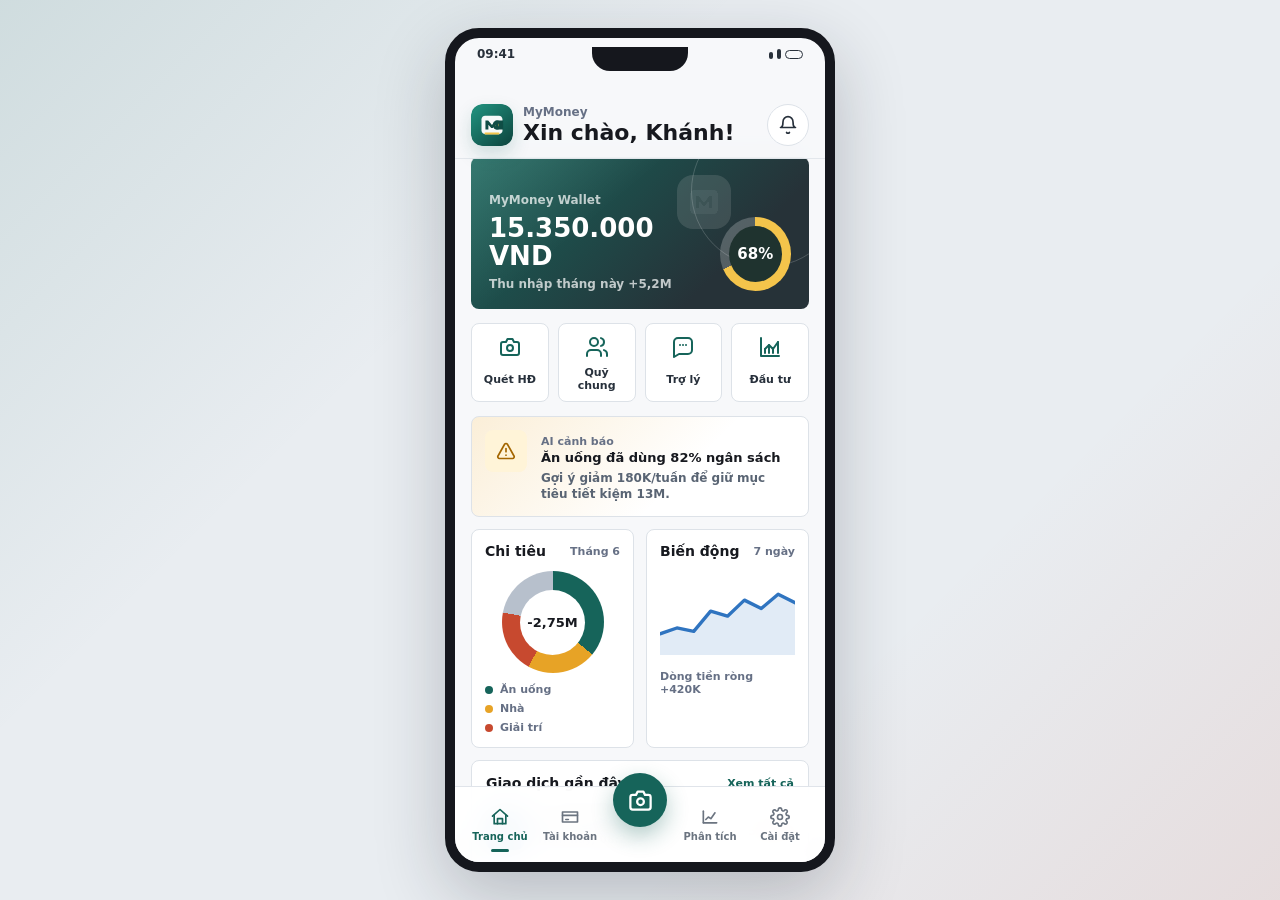
==== public/index.html @ 655c269a "new" ====
<!doctype html>
<html lang="vi">
  <head>
    <meta charset="utf-8" />
    <meta name="viewport" content="width=device-width, initial-scale=1" />
    <title>MyMoney UI Demo</title>
    <link rel="icon" href="assets/mymoney-mark.svg" type="image/svg+xml" />
    <link rel="apple-touch-icon" href="assets/mymoney-app-icon.svg" />
    <link rel="manifest" href="manifest.webmanifest" />
    <meta name="theme-color" content="#16645a" />
    <link rel="stylesheet" href="styles.css?v=20260702-camera-scan" />
  </head>
  <body>
    <main class="demo-stage" aria-label="Demo giao diện ứng dụng tài chính cá nhân">
      <section class="phone" aria-label="Ứng dụng MyMoney">
        <div class="status-bar" aria-hidden="true">
          <span>09:41</span>
          <span class="status-icons">
            <span></span>
            <span></span>
            <span></span>
          </span>
        </div>

        <div class="screens">
          <section class="screen is-active" data-screen="home" aria-labelledby="home-title">
            <header class="app-header">
              <div class="brand-header">
                <img class="brand-mark" src="assets/mymoney-mark.svg" alt="" />
                <div>
                  <p class="eyebrow">MyMoney</p>
                  <h1 id="home-title">Xin chào, Khánh!</h1>
                </div>
              </div>
              <button class="icon-button" type="button" aria-label="Thông báo">
                <svg viewBox="0 0 24 24" aria-hidden="true">
                  <path d="M18 8a6 6 0 0 0-12 0c0 7-3 7-3 7h18s-3 0-3-7" />
                  <path d="M13.7 21a2 2 0 0 1-3.4 0" />
                </svg>
              </button>
            </header>

            <article class="balance-panel">
              <img class="balance-brand-mark" src="assets/mymoney-icon-mono.svg" alt="" />
              <div class="balance-copy">
                <span>MyMoney Wallet</span>
                <strong>15.350.000 VND</strong>
                <small>Thu nhập tháng này +5,2M</small>
              </div>
              <div class="mini-meter" aria-label="Tiết kiệm đạt 68 phần trăm">
                <span style="--value: 68%"></span>
              </div>
            </article>

            <section class="quick-row" aria-label="Hành động nhanh">
              <button type="button" class="quick-action" data-screen-link="add">
                <svg viewBox="0 0 24 24" aria-hidden="true">
                  <path d="M14.5 4h-5L8 7H5a2 2 0 0 0-2 2v9a2 2 0 0 0 2 2h14a2 2 0 0 0 2-2V9a2 2 0 0 0-2-2h-3Z" />
                  <circle cx="12" cy="13" r="3" />
                </svg>
                <span>Quét HĐ</span>
              </button>
              <button type="button" class="quick-action" data-screen-link="accounts">
                <svg viewBox="0 0 24 24" aria-hidden="true">
                  <path d="M16 21v-2a4 4 0 0 0-4-4H6a4 4 0 0 0-4 4v2" />
                  <circle cx="9" cy="7" r="4" />
                  <path d="M22 21v-2a4 4 0 0 0-3-3.87" />
                  <path d="M16 3.13a4 4 0 0 1 0 7.75" />
                </svg>
                <span>Quỹ chung</span>
              </button>
              <button type="button" class="quick-action" data-screen-link="assistant">
                <svg viewBox="0 0 24 24" aria-hidden="true">
                  <path d="M21 15a4 4 0 0 1-4 4H8l-5 3V7a4 4 0 0 1 4-4h10a4 4 0 0 1 4 4Z" />
                  <path d="M9 10h.01M12 10h.01M15 10h.01" />
                </svg>
                <span>Trợ lý</span>
              </button>
              <button type="button" class="quick-action" data-screen-link="analytics">
                <svg viewBox="0 0 24 24" aria-hidden="true">
                  <path d="M3 3v18h18" />
                  <path d="m7 14 4-4 4 4 5-7" />
                  <path d="M7 18v-4M11 18v-8M15 18v-4M20 18V7" />
                </svg>
                <span>Đầu tư</span>
              </button>
            </section>

            <section class="insight-banner" aria-label="Cảnh báo và gợi ý">
              <div class="banner-icon">
                <svg viewBox="0 0 24 24" aria-hidden="true">
                  <path d="M12 9v4" />
                  <path d="M12 17h.01" />
                  <path d="M10.3 3.9 2.4 18a2 2 0 0 0 1.7 3h15.8a2 2 0 0 0 1.7-3L13.7 3.9a2 2 0 0 0-3.4 0Z" />
                </svg>
              </div>
              <div>
                <span>AI cảnh báo</span>
                <strong>Ăn uống đã dùng 82% ngân sách</strong>
                <p>Gợi ý giảm 180K/tuần để giữ mục tiêu tiết kiệm 13M.</p>
              </div>
            </section>

            <section class="split-grid">
              <article class="compact-panel">
                <div class="section-title">
                  <h2>Chi tiêu</h2>
                  <span>Tháng 6</span>
                </div>
                <div class="donut" aria-label="Chi tiêu theo danh mục">
                  <span class="donut-label">-2,75M</span>
                </div>
                <div class="legend">
                  <span><i class="legend-food"></i>Ăn uống</span>
                  <span><i class="legend-rent"></i>Nhà</span>
                  <span><i class="legend-fun"></i>Giải trí</span>
                </div>
              </article>

              <article class="compact-panel">
                <div class="section-title">
                  <h2>Biến động</h2>
                  <span>7 ngày</span>
                </div>
                <div class="sparkline" aria-hidden="true">
                  <svg viewBox="0 0 160 90">
                    <path class="spark-fill" d="M0 65 L20 58 L40 62 L60 38 L80 44 L100 25 L120 35 L140 18 L160 28 L160 90 L0 90 Z" />
                    <path class="spark-line" d="M0 65 L20 58 L40 62 L60 38 L80 44 L100 25 L120 35 L140 18 L160 28" />
                  </svg>
                </div>
                <p class="tiny-note">Dòng tiền ròng +420K</p>
              </article>
            </section>

            <section class="transaction-section">
              <div class="section-title">
                <h2>Giao dịch gần đây</h2>
                <button type="button" data-screen-link="analytics">Xem tất cả</button>
              </div>
              <ul class="transaction-list">
                <li>
                  <span class="tx-icon tx-blue">
                    <svg viewBox="0 0 24 24" aria-hidden="true">
                      <path d="M4 10h16M6 10l6-5 6 5M6 10v8M10 10v8M14 10v8M18 10v8M4 18h16" />
                    </svg>
                  </span>
                  <div>
                    <strong>Cà phê Highland</strong>
                    <small>Hôm nay, 08:20</small>
                  </div>
                  <b>-50.000</b>
                </li>
                <li>
                  <span class="tx-icon tx-green">
                    <svg viewBox="0 0 24 24" aria-hidden="true">
                      <path d="M12 2v20M17 5H9.5a3.5 3.5 0 0 0 0 7H14a3.5 3.5 0 0 1 0 7H6" />
                    </svg>
                  </span>
                  <div>
                    <strong>Lương công ty</strong>
                    <small>Hôm qua, 17:40</small>
                  </div>
                  <b class="positive">+12.500.000</b>
                </li>
                <li>
                  <span class="tx-icon tx-orange">
                    <svg viewBox="0 0 24 24" aria-hidden="true">
                      <path d="M4 7h16l-2 12H6L4 7Z" />
                      <path d="M9 7a3 3 0 0 1 6 0" />
                    </svg>
                  </span>
                  <div>
                    <strong>Mua sắm Shopee</strong>
                    <small>16/06, 21:15</small>
                  </div>
                  <b>-150.000</b>
                </li>
              </ul>
            </section>

            <section class="plan-panel" aria-label="Kế hoạch chi tiêu">
              <div class="section-title">
                <h2>Kế hoạch chi tiêu</h2>
                <button type="button" data-screen-link="analytics">Tối ưu</button>
              </div>
              <div class="budget-row">
                <div>
                  <strong>Ăn uống</strong>
                  <span>4.1M / 5M</span>
                </div>
                <progress value="82" max="100"></progress>
              </div>
              <div class="budget-row">
                <div>
                  <strong>Di chuyển</strong>
                  <span>1.2M / 2M</span>
                </div>
                <progress value="60" max="100"></progress>
              </div>
              <div class="budget-row">
                <div>
                  <strong>Đầu tư định kỳ</strong>
                  <span>3M / 3M</span>
                </div>
                <progress value="100" max="100"></progress>
              </div>
            </section>
          </section>

          <section class="screen" data-screen="accounts" aria-labelledby="accounts-title">
            <header class="app-header">
              <div>
                <p class="eyebrow">Tài khoản</p>
                <h1 id="accounts-title">Sổ tài chính</h1>
              </div>
              <button class="icon-button" type="button" aria-label="Đồng bộ tài khoản">
                <svg viewBox="0 0 24 24" aria-hidden="true">
                  <path d="M21 12a9 9 0 0 1-15.3 6.3L3 15" />
                  <path d="M3 21v-6h6" />
                  <path d="M3 12a9 9 0 0 1 15.3-6.3L21 9" />
                  <path d="M21 3v6h-6" />
                </svg>
              </button>
            </header>

            <article class="summary-card">
              <span>Tổng số dư (6 nguồn)</span>
              <strong>15.350.000 VND</strong>
              <p>Ngân hàng, ví điện tử, tiền mặt, thẻ tín dụng, đầu tư và quỹ chung</p>
            </article>

            <section class="source-strip" aria-label="Nguồn dữ liệu tài chính">
              <article>
                <span>Ngân hàng</span>
                <strong>12,35M</strong>
              </article>
              <article>
                <span>Ví & Tiền mặt</span>
                <strong>6,00M</strong>
              </article>
              <article>
                <span>Thẻ tín dụng</span>
                <strong>-2,00M</strong>
              </article>
            </section>

            <button type="button" class="wide-action">
              <svg viewBox="0 0 24 24" aria-hidden="true">
                <path d="M12 5v14M5 12h14" />
              </svg>
              Thêm tài khoản mới
            </button>

            <section class="account-group">
              <div class="section-title">
                <h2>Ngân hàng</h2>
                <span>Đang đồng bộ</span>
              </div>
              <article class="account-item">
                <span class="bank-logo bank-sky">B</span>
                <div>
                  <strong>Bank A - Debit</strong>
                  <small>8.100.000 VND</small>
                </div>
                <button class="mini-icon" type="button" aria-label="Chỉnh sửa Bank A">
                  <svg viewBox="0 0 24 24" aria-hidden="true">
                    <path d="M12 20h9" />
                    <path d="M16.5 3.5a2.1 2.1 0 0 1 3 3L7 19l-4 1 1-4Z" />
                  </svg>
                </button>
              </article>
              <article class="account-item">
                <span class="bank-logo bank-teal">S</span>
                <div>
                  <strong>Bank B - Savings</strong>
                  <small>4.250.000 VND</small>
                </div>
                <button class="mini-icon" type="button" aria-label="Chỉnh sửa Bank B">
                  <svg viewBox="0 0 24 24" aria-hidden="true">
                    <path d="M12 20h9" />
                    <path d="M16.5 3.5a2.1 2.1 0 0 1 3 3L7 19l-4 1 1-4Z" />
                  </svg>
                </button>
              </article>
            </section>

            <section class="account-group">
              <div class="section-title">
                <h2>Ví điện tử</h2>
                <span>Connected</span>
              </div>
              <article class="account-item">
                <span class="bank-logo bank-rose">M</span>
                <div>
                  <strong>MoMo - Ví điện tử</strong>
                  <small>3.000.000 VND</small>
                </div>
                <button class="mini-icon" type="button" aria-label="Chỉnh sửa MoMo">
                  <svg viewBox="0 0 24 24" aria-hidden="true">
                    <path d="M12 20h9" />
                    <path d="M16.5 3.5a2.1 2.1 0 0 1 3 3L7 19l-4 1 1-4Z" />
                  </svg>
                </button>
              </article>
            </section>

            <section class="account-group">
              <div class="section-title">
                <h2>Thẻ tín dụng</h2>
                <span>Connected</span>
              </div>
              <article class="account-item">
                <span class="bank-logo bank-violet">C</span>
                <div>
                  <strong>Credit Card - Visa</strong>
                  <small>-2.000.000 VND</small>
                </div>
                <button class="mini-icon" type="button" aria-label="Chỉnh sửa Credit Card">
                  <svg viewBox="0 0 24 24" aria-hidden="true">
                    <path d="M12 20h9" />
                    <path d="M16.5 3.5a2.1 2.1 0 0 1 3 3L7 19l-4 1 1-4Z" />
                  </svg>
                </button>
              </article>
            </section>

            <section class="account-group shared-fund">
              <div class="section-title">
                <h2>Quỹ chung gia đình</h2>
                <span>3 thành viên</span>
              </div>
              <div class="fund-total">
                <div>
                  <span>Số dư quỹ</span>
                  <strong>8.750.000 VND</strong>
                </div>
                <button type="button" class="mini-icon" aria-label="Mời thành viên">
                  <svg viewBox="0 0 24 24" aria-hidden="true">
                    <path d="M16 21v-2a4 4 0 0 0-4-4H6a4 4 0 0 0-4 4v2" />
                    <circle cx="9" cy="7" r="4" />
                    <path d="M19 8v6M22 11h-6" />
                  </svg>
                </button>
              </div>
              <div class="member-row">
                <span class="avatar-dot">K</span>
                <span class="avatar-dot avatar-dot-blue">A</span>
                <span class="avatar-dot avatar-dot-gold">M</span>
                <b>Đồng bộ chi tiêu nhà, điện, ăn uống</b>
              </div>
            </section>

            <section class="sync-panel" aria-label="Đồng bộ nhiều thiết bị">
              <div class="section-title">
                <h2>Đồng bộ thiết bị</h2>
                <span>Vừa xong</span>
              </div>
              <div class="device-row">
                <span>
                  <svg viewBox="0 0 24 24" aria-hidden="true">
                    <rect x="7" y="2" width="10" height="20" rx="2" />
                    <path d="M11 18h2" />
                  </svg>
                  iPhone 15
                </span>
                <b>Online</b>
              </div>
              <div class="device-row">
                <span>
                  <svg viewBox="0 0 24 24" aria-hidden="true">
                    <rect x="3" y="4" width="18" height="12" rx="2" />
                    <path d="M8 20h8M12 16v4" />
                  </svg>
                  Web dashboard
                </span>
                <b>2 phút trước</b>
              </div>
            </section>
          </section>

          <section class="screen" data-screen="add" aria-labelledby="add-title">
            <header class="app-header">
              <div>
                <p class="eyebrow">Quét hóa đơn</p>
                <h1 id="add-title">Ghi nhận chi tiêu</h1>
              </div>
              <button class="icon-button" type="button" aria-label="Mở camera" data-camera-toggle>
                <svg viewBox="0 0 24 24" aria-hidden="true">
                  <path d="M14.5 4h-5L8 7H5a2 2 0 0 0-2 2v9a2 2 0 0 0 2 2h14a2 2 0 0 0 2-2V9a2 2 0 0 0-2-2h-3Z" />
                  <circle cx="12" cy="13" r="3" />
                </svg>
              </button>
            </header>

            <div class="capture-tabs" role="tablist" aria-label="Cách ghi nhận giao dịch">
              <button class="is-selected" type="button" data-capture-tab="scan">Quét HĐ</button>
              <button type="button" data-capture-tab="manual">Nhập nhanh</button>
              <button type="button" data-capture-tab="recurring">Định kỳ</button>
            </div>

            <section class="capture-panel is-active" data-capture-panel="scan">
              <article class="scanner-card">
                <div class="scanner-topline">
                  <span>Camera</span>
                  <b id="scan-status">Sẵn sàng</b>
                </div>
                <div class="scan-frame" aria-label="Khung quét hóa đơn">
                  <span class="scan-corner top-left"></span>
                  <span class="scan-corner top-right"></span>
                  <span class="scan-corner bottom-left"></span>
                  <span class="scan-corner bottom-right"></span>
                  <div class="scan-beam" aria-hidden="true"></div>
                  <video id="receipt-camera" class="camera-preview" autoplay muted playsinline></video>
                  <canvas id="receipt-canvas" class="visually-hidden"></canvas>
                  <article class="receipt-preview">
                    <span>CO.OP FOOD</span>
                    <strong>Hóa đơn bán hàng</strong>
                    <i>17/06/2026 12:42</i>
                    <div><b>Gạo ST25</b><em>128.000</em></div>
                    <div><b>Sữa tươi</b><em>84.000</em></div>
                    <div><b>Rau củ</b><em>53.000</em></div>
                    <hr />
                    <div><b>Tổng cộng</b><em>287.000</em></div>
                  </article>
                </div>
                <div class="scan-actions">
                  <label class="scan-button secondary">
                    <svg viewBox="0 0 24 24" aria-hidden="true">
                      <path d="M21 15v4a2 2 0 0 1-2 2H5a2 2 0 0 1-2-2v-4" />
                      <path d="M17 8 12 3 7 8" />
                      <path d="M12 3v12" />
                    </svg>
                    Tải ảnh
                    <input id="receipt-upload" class="visually-hidden" type="file" accept="image/*" capture="environment" />
                  </label>
                  <button class="scan-button primary" type="button" data-scan-action>
                    <svg viewBox="0 0 24 24" aria-hidden="true">
                      <path d="M23 19a2 2 0 0 1-2 2H3a2 2 0 0 1-2-2V8a2 2 0 0 1 2-2h4l2-3h6l2 3h4a2 2 0 0 1 2 2Z" />
                      <circle cx="12" cy="13" r="4" />
                    </svg>
                    Chụp & đọc
                  </button>
                </div>
              </article>

              <section class="ocr-card">
                <div class="section-title">
                  <h2>Kết quả nhận diện</h2>
                  <span id="ocr-confidence">94% tin cậy</span>
                </div>
                <div class="ocr-grid">
                  <div><span>Nhà cung cấp</span><strong id="ocr-merchant">Co.op Food Nguyễn Trãi</strong></div>
                  <div><span>Tổng tiền</span><strong id="ocr-total">287.000 VND</strong></div>
                  <div><span>VAT</span><strong id="ocr-vat">21.273 VND</strong></div>
                  <div><span>Danh mục</span><strong id="ocr-category">Ăn uống</strong></div>
                </div>
                <div class="receipt-lines" id="ocr-items" aria-label="Dòng hàng đã nhận diện">
                  <div><span>Gạo ST25 5kg</span><b>128.000</b></div>
                  <div><span>Sữa tươi không đường</span><b>84.000</b></div>
                  <div><span>Rau củ & gia vị</span><b>53.000</b></div>
                  <div><span>VAT 8%</span><b>21.273</b></div>
                </div>
                <div class="field-row">
                  <label>
                    Tài khoản
                    <select>
                      <option>Bank A - Debit</option>
                      <option>MoMo - Ví điện tử</option>
                      <option>Quỹ chung gia đình</option>
                    </select>
                  </label>
                  <label>
                    Ghi chú
                    <input type="text" value="Bữa trưa & thực phẩm" />
                  </label>
                </div>
                <div class="tax-check">
                  <svg viewBox="0 0 24 24" aria-hidden="true">
                    <path d="M9 12l2 2 4-4" />
                    <circle cx="12" cy="12" r="9" />
                  </svg>
                  <span>Đủ dữ liệu cho báo cáo thuế và đối soát cuối tháng</span>
                </div>
                <button type="button" class="wide-action save-receipt">
                  <svg viewBox="0 0 24 24" aria-hidden="true">
                    <path d="m5 12 5 5L20 7" />
                  </svg>
                  Lưu giao dịch từ hóa đơn
                </button>
              </section>
            </section>

            <section class="capture-panel" data-capture-panel="manual">
              <div class="segmented transaction-type" role="tablist" aria-label="Loại giao dịch">
                <button class="is-selected" type="button">Chi</button>
                <button type="button">Thu</button>
                <button type="button">Chuyển</button>
              </div>
              <section class="amount-entry" aria-label="Nhập số tiền">
                <span id="amount-label">Số tiền</span>
                <strong id="amount-display">0 VND</strong>
                <div class="amount-line"></div>
              </section>
              <section class="category-row" aria-label="Danh mục nhanh">
                <button type="button" class="category-chip is-active">
                  <svg viewBox="0 0 24 24" aria-hidden="true">
                    <path d="M4 10h16M7 10V7a5 5 0 0 1 10 0v3M6 10l1 10h10l1-10" />
                  </svg>
                  Ăn uống
                </button>
                <button type="button" class="category-chip">
                  <svg viewBox="0 0 24 24" aria-hidden="true">
                    <path d="M3 11 12 3l9 8" />
                    <path d="M5 10v10h14V10" />
                    <path d="M9 20v-6h6v6" />
                  </svg>
                  Nhà
                </button>
                <button type="button" class="category-chip">
                  <svg viewBox="0 0 24 24" aria-hidden="true">
                    <path d="M7 8h10M7 12h10M7 16h6" />
                    <path d="M5 3h14v18l-3-2-3 2-3-2-3 2-2-1.3Z" />
                  </svg>
                  Hóa đơn
                </button>
              </section>
              <div class="keypad" aria-label="Bàn phím nhập số">
                <button type="button" data-key="1">1</button>
                <button type="button" data-key="2">2</button>
                <button type="button" data-key="3">3</button>
                <button type="button" data-key="4">4</button>
                <button type="button" data-key="5">5</button>
                <button type="button" data-key="6">6</button>
                <button type="button" data-key="7">7</button>
                <button type="button" data-key="8">8</button>
                <button type="button" data-key="9">9</button>
                <button type="button" data-key="back" aria-label="Xóa số">
                  <svg viewBox="0 0 24 24" aria-hidden="true">
                    <path d="M21 4H8L2 12l6 8h13Z" />
                    <path d="m18 9-6 6M12 9l6 6" />
                  </svg>
                </button>
                <button type="button" data-key="0">0</button>
                <button type="button" data-key="done" class="confirm-key" aria-label="Lưu giao dịch">
                  <svg viewBox="0 0 24 24" aria-hidden="true">
                    <path d="m5 12 5 5L20 7" />
                  </svg>
                </button>
              </div>
            </section>

            <section class="capture-panel recurring-panel" data-capture-panel="recurring">
              <div class="section-title">
                <h2>Giao dịch định kỳ</h2>
                <span>3 lịch</span>
              </div>
              <article class="schedule-card">
                <span class="tx-icon tx-blue">
                  <svg viewBox="0 0 24 24" aria-hidden="true">
                    <path d="M3 11 12 3l9 8" />
                    <path d="M5 10v10h14V10" />
                  </svg>
                </span>
                <div><strong>Thuê nhà</strong><small>Ngày 05 hàng tháng</small></div>
                <b>8.000.000</b>
              </article>
              <article class="schedule-card">
                <span class="tx-icon tx-green">
                  <svg viewBox="0 0 24 24" aria-hidden="true">
                    <path d="M12 2v20M17 5H9.5a3.5 3.5 0 0 0 0 7H14a3.5 3.5 0 0 1 0 7H6" />
                  </svg>
                </span>
                <div><strong>Lương</strong><small>Ngày 25 hàng tháng</small></div>
                <b class="positive">28.000.000</b>
              </article>
              <section class="task-list">
                <button type="button">
                  <svg viewBox="0 0 24 24" aria-hidden="true">
                    <path d="M12 5v14M5 12h14" />
                  </svg>
                  Thêm hóa đơn điện, nước, internet
                  <span>›</span>
                </button>
                <button type="button">
                  <svg viewBox="0 0 24 24" aria-hidden="true">
                    <path d="M14 2H6a2 2 0 0 0-2 2v16a2 2 0 0 0 2 2h12a2 2 0 0 0 2-2V8Z" />
                    <path d="M14 2v6h6" />
                  </svg>
                  Lưu chứng từ cho quyết toán thuế
                  <span>›</span>
                </button>
              </section>
            </section>
          </section>

          <section class="screen" data-screen="analytics" aria-labelledby="analytics-title">
            <header class="app-header">
              <div>
                <p class="eyebrow">Phân tích & Báo cáo</p>
                <h1 id="analytics-title">Báo cáo tháng 10</h1>
              </div>
              <button class="icon-button" type="button" aria-label="Xuất báo cáo" data-report-action>
                <svg viewBox="0 0 24 24" aria-hidden="true">
                  <path d="M21 15v4a2 2 0 0 1-2 2H5a2 2 0 0 1-2-2v-4" />
                  <path d="M7 10l5 5 5-5" />
                  <path d="M12 15V3" />
                </svg>
              </button>
            </header>

            <div class="period-tabs" role="tablist" aria-label="Khoảng thời gian">
              <button type="button" data-period="today">Hôm nay</button>
              <button type="button" data-period="week">Tuần</button>
              <button class="is-selected" type="button" data-period="month">Tháng</button>
              <button type="button" data-period="quarter">Quý</button>
              <button type="button" data-period="year">Năm</button>
            </div>

            <section class="report-hero" aria-label="Tổng quan báo cáo">
              <div>
                <span id="report-period-label">Tháng 10/2026</span>
                <strong id="report-net-cashflow">+13.000.000 VND</strong>
                <p>Dòng tiền ròng sau khi đối soát 6 nguồn tài khoản.</p>
              </div>
              <div class="score-ring" aria-label="Điểm sức khỏe tài chính 82 trên 100">
                <span>82</span>
              </div>
            </section>

            <section class="kpi-grid" aria-label="Chỉ số tài chính chính">
              <article><span>Thu nhập</span><strong id="metric-income">45.000.000</strong><small>+12% so với kỳ trước</small></article>
              <article><span>Chi tiêu</span><strong id="metric-expense">32.000.000</strong><small>71% tổng thu nhập</small></article>
              <article><span>Tiết kiệm</span><strong id="metric-saving">13.000.000</strong><small>Tỷ lệ 28,9%</small></article>
              <article><span>Ngân sách</span><strong id="metric-budget">78%</strong><small>Còn 9 ngày</small></article>
            </section>

            <section class="cashflow-panel" aria-label="Biểu đồ dòng tiền">
              <div class="section-title">
                <h2>Dòng tiền</h2>
                <span>Thu - Chi - Ròng</span>
              </div>
              <div class="cashflow-chart" aria-hidden="true">
                <div class="chart-bars">
                  <span style="--income: 78%; --expense: 42%"><i>T1</i></span>
                  <span style="--income: 62%; --expense: 50%"><i>T2</i></span>
                  <span style="--income: 74%; --expense: 58%"><i>T3</i></span>
                  <span style="--income: 68%; --expense: 63%"><i>T4</i></span>
                  <span style="--income: 86%; --expense: 55%"><i>T5</i></span>
                  <span style="--income: 92%; --expense: 66%"><i>T6</i></span>
                </div>
                <svg viewBox="0 0 300 130">
                  <path class="cashflow-fill" d="M0 100 C48 74 72 85 104 66 S166 32 204 54 248 84 300 34 L300 130 L0 130 Z" />
                  <path class="cashflow-line" d="M0 100 C48 74 72 85 104 66 S166 32 204 54 248 84 300 34" />
                </svg>
              </div>
              <div class="chart-legend">
                <span><i class="legend-income"></i>Thu nhập</span>
                <span><i class="legend-expense"></i>Chi tiêu</span>
                <span><i class="legend-net"></i>Dòng tiền ròng</span>
              </div>
            </section>

            <section class="category-report" aria-label="Phân bổ chi tiêu theo danh mục">
              <div class="section-title">
                <h2>Danh mục chi tiêu</h2>
                <span>32.000.000 VND</span>
              </div>
              <div class="category-layout">
                <div class="large-donut report-donut"><span>35%</span></div>
                <div class="category-breakdown">
                  <div><span><i class="legend-food"></i>Ăn uống</span><b>11.200.000</b><progress value="82" max="100"></progress></div>
                  <div><span><i class="legend-rent"></i>Thuê nhà</span><b>8.000.000</b><progress value="100" max="100"></progress></div>
                  <div><span><i class="legend-fun"></i>Giải trí</span><b>6.400.000</b><progress value="64" max="100"></progress></div>
                  <div><span><i class="legend-other"></i>Khác</span><b>6.400.000</b><progress value="45" max="100"></progress></div>
                </div>
              </div>
            </section>

            <section class="budget-panel" aria-label="Theo dõi ngân sách">
              <div class="section-title"><h2>Ngân sách & giới hạn</h2><span>4 mục</span></div>
              <article class="budget-status is-danger"><div><strong>Ăn uống</strong><span>Đã dùng 82%, còn 900K</span></div><b>Cảnh báo</b></article>
              <article class="budget-status"><div><strong>Di chuyển</strong><span>Đã dùng 60%, còn 800K</span></div><b>Ổn định</b></article>
              <article class="budget-status is-good"><div><strong>Đầu tư định kỳ</strong><span>Đã hoàn thành mục tiêu tháng</span></div><b>Hoàn tất</b></article>
            </section>

            <section class="account-report" aria-label="Báo cáo theo tài khoản">
              <div class="section-title"><h2>Theo tài khoản</h2><span>6 nguồn</span></div>
              <div class="account-report-row">
                <span class="bank-logo bank-sky">B</span>
                <div><strong>Bank A - Debit</strong><small>Thu +28M, chi -18,7M</small></div>
                <b>+9,3M</b>
              </div>
              <div class="account-report-row">
                <span class="bank-logo bank-rose">M</span>
                <div><strong>MoMo - Ví điện tử</strong><small>Chi tiêu hằng ngày</small></div>
                <b class="negative">-3,2M</b>
              </div>
              <div class="account-report-row">
                <span class="bank-logo bank-violet">C</span>
                <div><strong>Credit Card - Visa</strong><small>Đến hạn 25/10</small></div>
                <b class="negative">-2,0M</b>
              </div>
            </section>

            <section class="insight-grid">
              <article>
                <h2>AI dự báo</h2>
                <svg viewBox="0 0 160 80" aria-hidden="true">
                  <path d="M0 58 C20 42 32 54 48 40 S78 24 96 35 126 56 160 18" />
                </svg>
                <p>Chi tiêu cuối tháng có thể vượt ngân sách 8%.</p>
              </article>
              <article>
                <h2>Tỷ lệ tiết kiệm</h2>
                <div class="bar-chart" aria-hidden="true"><span style="--h: 70%"></span><span style="--h: 48%"></span><span style="--h: 82%"></span><span style="--h: 58%"></span></div>
                <p>Đang cao hơn mục tiêu 25%.</p>
              </article>
            </section>

            <section class="recommendation-panel" aria-label="Cảnh báo và kế hoạch chi tiêu">
              <div class="section-title"><h2>Cảnh báo & gợi ý</h2><span>AI</span></div>
              <article class="recommendation-item is-warning">
                <svg viewBox="0 0 24 24" aria-hidden="true"><path d="M12 9v4" /><path d="M12 17h.01" /><path d="M10.3 3.9 2.4 18a2 2 0 0 0 1.7 3h15.8a2 2 0 0 0 1.7-3L13.7 3.9a2 2 0 0 0-3.4 0Z" /></svg>
                <div><strong>Ăn uống có thể vượt ngân sách</strong><span>Còn 9 ngày, hạn mức còn 900K.</span></div>
              </article>
              <article class="recommendation-item">
                <svg viewBox="0 0 24 24" aria-hidden="true"><path d="M4 19V5" /><path d="M4 19h16" /><path d="m7 15 3-3 3 2 5-7" /></svg>
                <div><strong>Tăng đầu tư định kỳ 500K</strong><span>Dòng tiền ròng vẫn dương 13M.</span></div>
              </article>
              <article class="recommendation-item">
                <svg viewBox="0 0 24 24" aria-hidden="true"><path d="M14.5 4h-5L8 7H5a2 2 0 0 0-2 2v9a2 2 0 0 0 2 2h14a2 2 0 0 0 2-2V9a2 2 0 0 0-2-2h-3Z" /><circle cx="12" cy="13" r="3" /></svg>
                <div><strong>3 hóa đơn cần kiểm tra VAT</strong><span>OCR dưới 90%, nên xác nhận trước khi chốt thuế.</span></div>
              </article>
            </section>

            <section class="receipt-report" aria-label="Báo cáo hóa đơn đã quét">
              <div class="section-title"><h2>Hóa đơn & chứng từ</h2><span>128 hóa đơn</span></div>
              <div class="receipt-report-grid">
                <article><span>Đã đối soát</span><strong>116</strong><small>90,6%</small></article>
                <article><span>VAT ghi nhận</span><strong>2.480.000</strong><small>8% / 10%</small></article>
                <article><span>Cần kiểm tra</span><strong>3</strong><small>OCR thấp</small></article>
              </div>
            </section>

            <section class="tax-panel" aria-label="Quyết toán thuế">
              <div class="section-title"><h2>Quyết toán thuế</h2><span>2026</span></div>
              <div class="tax-summary">
                <div><span>Thu nhập chịu thuế</span><strong>312.000.000</strong></div>
                <div><span>Khấu trừ tạm tính</span><strong>21.600.000</strong></div>
              </div>
              <div class="tax-progress"><span>Chứng từ hợp lệ</span><progress value="78" max="100"></progress><b>78%</b></div>
              <div class="tax-checklist">
                <span><i></i>Lương và khấu trừ đã đồng bộ</span>
                <span><i></i>Hóa đơn hợp lệ 116/128</span>
                <span><i></i>Thiếu 2 chứng từ bảo hiểm</span>
              </div>
              <button type="button" class="wide-action">
                <svg viewBox="0 0 24 24" aria-hidden="true"><path d="M14 2H6a2 2 0 0 0-2 2v16a2 2 0 0 0 2 2h12a2 2 0 0 0 2-2V8Z" /><path d="M14 2v6h6" /><path d="M9 15h6M9 18h4" /></svg>
                Chuẩn bị hồ sơ thuế
              </button>
            </section>

            <section class="investment-panel" aria-label="Danh mục đầu tư">
              <div class="section-title"><h2>Danh mục đầu tư</h2><span>+6,8%</span></div>
              <div class="portfolio-head"><div><span>Tổng giá trị</span><strong>96.400.000 VND</strong></div><b>+2.150.000</b></div>
              <div class="asset-list">
                <div><span>ETF VN30</span><progress value="45" max="100"></progress><b>45%</b></div>
                <div><span>Trái phiếu</span><progress value="30" max="100"></progress><b>30%</b></div>
                <div><span>Tiền gửi</span><progress value="25" max="100"></progress><b>25%</b></div>
              </div>
              <div class="investment-note"><span>Rủi ro danh mục</span><strong>Trung bình</strong><small>Đề xuất tái cân bằng ETF về 40%.</small></div>
            </section>

            <section class="export-panel" aria-label="Xuất báo cáo">
              <div class="section-title"><h2>Xuất báo cáo</h2><span id="report-export-status">Sẵn sàng</span></div>
              <div class="export-actions">
                <button type="button" data-report-action><svg viewBox="0 0 24 24" aria-hidden="true"><path d="M14 2H6a2 2 0 0 0-2 2v16a2 2 0 0 0 2 2h12a2 2 0 0 0 2-2V8Z" /><path d="M14 2v6h6" /><path d="M9 15h6M9 18h4" /></svg>PDF</button>
                <button type="button" data-report-action><svg viewBox="0 0 24 24" aria-hidden="true"><path d="M21 15v4a2 2 0 0 1-2 2H5a2 2 0 0 1-2-2v-4" /><path d="M7 10l5 5 5-5" /><path d="M12 15V3" /></svg>Excel</button>
                <button type="button" data-report-action><svg viewBox="0 0 24 24" aria-hidden="true"><path d="M4 4h16v16H4z" /><path d="M8 8h8M8 12h8M8 16h5" /></svg>Thuế</button>
              </div>
            </section>
          </section>

          <section class="screen" data-screen="assistant" aria-labelledby="assistant-title">
            <header class="app-header">
              <div>
                <p class="eyebrow">MyMoney AI</p>
                <h1 id="assistant-title">Trợ lý tài chính</h1>
              </div>
              <button class="icon-button" type="button" aria-label="Xóa hội thoại" data-chat-clear>
                <svg viewBox="0 0 24 24" aria-hidden="true">
                  <path d="M3 6h18" />
                  <path d="M8 6V4h8v2" />
                  <path d="M6 6l1 15h10l1-15" />
                  <path d="M10 11v6M14 11v6" />
                </svg>
              </button>
            </header>

            <section class="assistant-hero" aria-label="Tổng quan trợ lý">
              <div>
                <span>Gemini</span>
                <strong id="chat-provider">Sẵn sàng</strong>
              </div>
              <b>AI</b>
            </section>

            <section class="chat-thread" id="chat-thread" aria-live="polite">
              <article class="chat-message assistant-message">
                <span class="chat-avatar">AI</span>
                <div>
                  <strong>MyMoney AI</strong>
                  <p>Dòng tiền tháng này đang dương 13.000.000 VND. Ăn uống đã dùng 82% ngân sách.</p>
                </div>
              </article>
            </section>

            <section class="chat-prompts" aria-label="Câu hỏi nhanh">
              <button type="button" data-chat-prompt="Tôi nên giảm khoản chi nào trong tuần này?">Giảm chi tiêu</button>
              <button type="button" data-chat-prompt="Hóa đơn nào cần lưu cho báo cáo thuế?">Hồ sơ thuế</button>
              <button type="button" data-chat-prompt="Danh mục đầu tư hiện tại có cần tái cân bằng không?">Đầu tư</button>
            </section>

            <form class="chat-compose" data-chat-form>
              <input id="chat-input" type="text" autocomplete="off" maxlength="240" placeholder="Hỏi về dòng tiền, hóa đơn, ngân sách" />
              <button type="submit" aria-label="Gửi câu hỏi">
                <svg viewBox="0 0 24 24" aria-hidden="true">
                  <path d="m22 2-7 20-4-9-9-4Z" />
                  <path d="M22 2 11 13" />
                </svg>
              </button>
            </form>
          </section>

          <section class="screen" data-screen="settings" aria-labelledby="settings-title">
            <header class="app-header">
              <div>
                <p class="eyebrow">Tài khoản & Cài đặt</p>
                <h1 id="settings-title">Cài đặt ứng dụng</h1>
              </div>
              <button class="icon-button" type="button" aria-label="Thông báo cài đặt">
                <svg viewBox="0 0 24 24" aria-hidden="true">
                  <path d="M18 8a6 6 0 0 0-12 0c0 7-3 7-3 7h18s-3 0-3-7" />
                  <path d="M13.7 21a2 2 0 0 1-3.4 0" />
                </svg>
              </button>
            </header>

            <article class="profile-card">
              <div class="avatar" aria-hidden="true">NA</div>
              <div>
                <strong>Nguyễn Văn A</strong>
                <small>a.nguyen@email.com</small>
                <button type="button">Chỉnh sửa hồ sơ</button>
              </div>
            </article>

            <section class="settings-list" aria-label="Cài đặt tài khoản">
              <h2>Cài đặt Tài khoản</h2>
              <button type="button">
                <span>
                  <svg viewBox="0 0 24 24" aria-hidden="true">
                    <path d="M3 6h18v12H3z" />
                    <path d="M3 10h18" />
                  </svg>
                  Liên kết thẻ Ngân hàng
                </span>
                <b>›</b>
              </button>
              <button type="button">
                <span>
                  <svg viewBox="0 0 24 24" aria-hidden="true">
                    <path d="M12 22s8-4 8-10V5l-8-3-8 3v7c0 6 8 10 8 10Z" />
                    <path d="m9 12 2 2 4-4" />
                  </svg>
                  Tài khoản ví điện tử
                </span>
                <b>›</b>
              </button>
              <button type="button">
                <span>
                  <svg viewBox="0 0 24 24" aria-hidden="true">
                    <path d="M16 21v-2a4 4 0 0 0-4-4H6a4 4 0 0 0-4 4v2" />
                    <circle cx="9" cy="7" r="4" />
                    <path d="M22 21v-2a4 4 0 0 0-3-3.87" />
                  </svg>
                  Quỹ chung gia đình
                </span>
                <em>3 thành viên</em>
              </button>
              <button type="button">
                <span>
                  <svg viewBox="0 0 24 24" aria-hidden="true">
                    <path d="M3 3v18h18" />
                    <path d="m7 14 4-4 4 4 5-7" />
                  </svg>
                  Tài khoản đầu tư
                </span>
                <em>Đã liên kết</em>
              </button>
            </section>

            <section class="settings-list" aria-label="Cài đặt ứng dụng">
              <h2>Ứng dụng</h2>
              <button type="button">
                <span>
                  <svg viewBox="0 0 24 24" aria-hidden="true">
                    <path d="M12 3a6 6 0 0 0 9 9 9 9 0 1 1-9-9Z" />
                  </svg>
                  Ngôn ngữ
                </span>
                <em>Tiếng Việt</em>
              </button>
              <button type="button">
                <span>
                  <svg viewBox="0 0 24 24" aria-hidden="true">
                    <path d="M4 4h16v16H4z" />
                    <path d="M8 9h8M8 13h5" />
                  </svg>
                  Tiền tệ
                </span>
                <em>VND</em>
              </button>
              <button type="button">
                <span>
                  <svg viewBox="0 0 24 24" aria-hidden="true">
                    <path d="M12 22a2 2 0 0 0 2-2h-4a2 2 0 0 0 2 2Z" />
                    <path d="M18 16v-5a6 6 0 1 0-12 0v5l-2 2h16Z" />
                  </svg>
                  Thông báo
                </span>
                <label class="switch" aria-label="Bật thông báo">
                  <input type="checkbox" checked />
                  <span></span>
                </label>
              </button>
              <button type="button">
                <span>
                  <svg viewBox="0 0 24 24" aria-hidden="true">
                    <path d="M12 3v18M5 12h14" />
                    <path d="M7 7a5 5 0 0 0 10 10" />
                  </svg>
                  Bảo mật & Mã PIN
                </span>
                <em>Đã bật</em>
              </button>
              <button type="button">
                <span>
                  <svg viewBox="0 0 24 24" aria-hidden="true">
                    <path d="M12 2v2M12 20v2M4.9 4.9l1.4 1.4M17.7 17.7l1.4 1.4M2 12h2M20 12h2M4.9 19.1l1.4-1.4M17.7 6.3l1.4-1.4" />
                    <circle cx="12" cy="12" r="4" />
                  </svg>
                  Giao diện
                </span>
                <em>Sáng/Tối</em>
              </button>
            </section>

            <section class="settings-list" aria-label="Tự động hóa">
              <h2>Tự động hóa</h2>
              <button type="button" data-screen-link="assistant">
                <span>
                  <svg viewBox="0 0 24 24" aria-hidden="true">
                    <path d="M21 15a4 4 0 0 1-4 4H8l-5 3V7a4 4 0 0 1 4-4h10a4 4 0 0 1 4 4Z" />
                    <path d="M9 10h.01M12 10h.01M15 10h.01" />
                  </svg>
                  Trợ lý AI
                </span>
                <em>Gemini</em>
              </button>
              <button type="button">
                <span>
                  <svg viewBox="0 0 24 24" aria-hidden="true">
                    <path d="M14.5 4h-5L8 7H5a2 2 0 0 0-2 2v9a2 2 0 0 0 2 2h14a2 2 0 0 0 2-2V9a2 2 0 0 0-2-2h-3Z" />
                    <circle cx="12" cy="13" r="3" />
                  </svg>
                  Nhận diện hóa đơn
                </span>
                <em>OCR + VAT</em>
              </button>
              <button type="button">
                <span>
                  <svg viewBox="0 0 24 24" aria-hidden="true">
                    <path d="M18 8a6 6 0 0 0-12 0c0 7-3 7-3 7h18s-3 0-3-7" />
                    <path d="M13.7 21a2 2 0 0 1-3.4 0" />
                  </svg>
                  Cảnh báo ngân sách
                </span>
                <label class="switch" aria-label="Bật cảnh báo ngân sách">
                  <input type="checkbox" checked />
                  <span></span>
                </label>
              </button>
              <button type="button">
                <span>
                  <svg viewBox="0 0 24 24" aria-hidden="true">
                    <path d="M21 12a9 9 0 0 1-15.3 6.3L3 15" />
                    <path d="M3 21v-6h6" />
                    <path d="M3 12a9 9 0 0 1 15.3-6.3L21 9" />
                    <path d="M21 3v6h-6" />
                  </svg>
                  Đồng bộ nhiều thiết bị
                </span>
                <em>2 thiết bị</em>
              </button>
            </section>

            <section class="settings-list" aria-label="Hỗ trợ">
              <h2>Hỗ trợ</h2>
              <button type="button">
                <span>
                  <svg viewBox="0 0 24 24" aria-hidden="true">
                    <path d="M21 15a4 4 0 0 1-4 4H8l-5 3V7a4 4 0 0 1 4-4h10a4 4 0 0 1 4 4Z" />
                  </svg>
                  Trung tâm hỗ trợ
                </span>
                <b>›</b>
              </button>
              <button type="button">
                <span>
                  <svg viewBox="0 0 24 24" aria-hidden="true">
                    <path d="M12 2a10 10 0 1 0 10 10" />
                    <path d="M12 6v6l4 2" />
                  </svg>
                  Lịch sử đồng bộ
                </span>
                <b>›</b>
              </button>
            </section>
          </section>
        </div>

        <nav class="bottom-nav" aria-label="Điều hướng chính">
          <button class="is-active" type="button" data-nav="home">
            <svg viewBox="0 0 24 24" aria-hidden="true">
              <path d="M3 11 12 3l9 8" />
              <path d="M5 10v10h14V10" />
              <path d="M9 20v-6h6v6" />
            </svg>
            <span>Trang chủ</span>
          </button>
          <button type="button" data-nav="accounts">
            <svg viewBox="0 0 24 24" aria-hidden="true">
              <path d="M3 6h18v12H3z" />
              <path d="M3 10h18" />
              <path d="M7 15h3" />
            </svg>
            <span>Tài khoản</span>
          </button>
          <button type="button" class="nav-add" data-nav="add" aria-label="Quét hóa đơn">
            <svg viewBox="0 0 24 24" aria-hidden="true">
              <path d="M14.5 4h-5L8 7H5a2 2 0 0 0-2 2v9a2 2 0 0 0 2 2h14a2 2 0 0 0 2-2V9a2 2 0 0 0-2-2h-3Z" />
              <circle cx="12" cy="13" r="3" />
            </svg>
          </button>
          <button type="button" data-nav="analytics">
            <svg viewBox="0 0 24 24" aria-hidden="true">
              <path d="M4 19V5" />
              <path d="M4 19h16" />
              <path d="m7 15 3-3 3 2 5-7" />
            </svg>
            <span>Phân tích</span>
          </button>
          <button type="button" data-nav="settings">
            <svg viewBox="0 0 24 24" aria-hidden="true">
              <path d="M12 15a3 3 0 1 0 0-6 3 3 0 0 0 0 6Z" />
              <path d="M19.4 15a1.7 1.7 0 0 0 .3 1.9l.1.1a2 2 0 1 1-2.8 2.8l-.1-.1a1.7 1.7 0 0 0-1.9-.3 1.7 1.7 0 0 0-1 1.5V21a2 2 0 1 1-4 0v-.1a1.7 1.7 0 0 0-1-1.5 1.7 1.7 0 0 0-1.9.3l-.1.1A2 2 0 1 1 4.2 17l.1-.1a1.7 1.7 0 0 0 .3-1.9 1.7 1.7 0 0 0-1.5-1H3a2 2 0 1 1 0-4h.1a1.7 1.7 0 0 0 1.5-1 1.7 1.7 0 0 0-.3-1.9L4.2 7A2 2 0 1 1 7 4.2l.1.1a1.7 1.7 0 0 0 1.9.3h.1A1.7 1.7 0 0 0 10 3.1V3a2 2 0 1 1 4 0v.1a1.7 1.7 0 0 0 1 1.5h.1a1.7 1.7 0 0 0 1.9-.3l.1-.1A2 2 0 1 1 19.8 7l-.1.1a1.7 1.7 0 0 0-.3 1.9v.1a1.7 1.7 0 0 0 1.5.9h.1a2 2 0 1 1 0 4h-.1a1.7 1.7 0 0 0-1.5 1Z" />
            </svg>
            <span>Cài đặt</span>
          </button>
        </nav>
      </section>
    </main>

    <script src="app.js?v=20260702-fastapi-vercel"></script>
  </body>
</html>
---- public/styles.css ----
:root {
  color-scheme: light;
  --bg: #e9edf1;
  --phone: #f7f8fa;
  --ink: #17191f;
  --muted: #667085;
  --line: #dde2e8;
  --panel: #ffffff;
  --panel-soft: #f1f4f8;
  --brand: #16645a;
  --brand-dark: #0f4d45;
  --accent: #c7492f;
  --yellow: #e7a326;
  --blue: #2f74c0;
  --teal: #2b9a83;
  --rose: #d7486f;
  --violet: #7057b8;
  --shadow: 0 24px 70px rgba(24, 31, 43, 0.24);
  --radius: 8px;
  --nav-height: 76px;
  font-family: Inter, ui-sans-serif, system-ui, -apple-system, BlinkMacSystemFont, "Segoe UI", sans-serif;
}

* {
  box-sizing: border-box;
}

html,
body {
  min-height: 100%;
  margin: 0;
}

body {
  background:
    linear-gradient(135deg, rgba(22, 100, 90, 0.12), transparent 34%),
    linear-gradient(315deg, rgba(199, 73, 47, 0.1), transparent 30%),
    var(--bg);
  color: var(--ink);
}

button,
input {
  font: inherit;
}

button {
  color: inherit;
  cursor: pointer;
}

svg {
  display: block;
  width: 20px;
  height: 20px;
  fill: none;
  stroke: currentColor;
  stroke-linecap: round;
  stroke-linejoin: round;
  stroke-width: 2;
}

.demo-stage {
  min-height: 100vh;
  display: grid;
  place-items: center;
  padding: 28px;
}

.phone {
  position: relative;
  width: min(100%, 390px);
  height: min(860px, calc(100vh - 56px));
  min-height: 720px;
  overflow: hidden;
  background: var(--phone);
  border: 10px solid #15171d;
  border-radius: 34px;
  box-shadow: var(--shadow);
}

.phone::before {
  content: "";
  position: absolute;
  z-index: 5;
  top: 9px;
  left: 50%;
  width: 96px;
  height: 24px;
  transform: translateX(-50%);
  border-radius: 0 0 18px 18px;
  background: #15171d;
}

.status-bar {
  position: relative;
  z-index: 2;
  height: 32px;
  display: flex;
  align-items: center;
  justify-content: space-between;
  padding: 0 22px;
  color: #29313b;
  font-size: 12px;
  font-weight: 700;
}

.status-icons {
  display: inline-flex;
  align-items: end;
  gap: 4px;
}

.status-icons span {
  display: block;
  width: 4px;
  border-radius: 999px;
  background: #29313b;
}

.status-icons span:nth-child(1) {
  height: 7px;
}

.status-icons span:nth-child(2) {
  height: 10px;
}

.status-icons span:nth-child(3) {
  width: 18px;
  height: 9px;
  border: 1.5px solid #29313b;
  background: transparent;
}

.screens {
  height: calc(100% - 32px);
  overflow: hidden;
}

.screen {
  display: none;
  height: 100%;
  overflow-y: auto;
  padding: 16px 16px calc(var(--nav-height) + 20px);
  scrollbar-width: none;
}

.screen::-webkit-scrollbar {
  display: none;
}

.screen.is-active {
  display: block;
}

.app-header {
  position: sticky;
  z-index: 3;
  top: 0;
  display: flex;
  align-items: center;
  justify-content: space-between;
  gap: 14px;
  margin: -16px -16px 14px;
  padding: 18px 16px 12px;
  background: rgba(247, 248, 250, 0.92);
  backdrop-filter: blur(14px);
  border-bottom: 1px solid rgba(221, 226, 232, 0.78);
}

.app-header h1 {
  margin: 2px 0 0;
  font-size: 22px;
  line-height: 1.08;
  letter-spacing: 0;
}

.brand-header {
  display: flex;
  align-items: center;
  min-width: 0;
  gap: 10px;
}

.brand-mark {
  flex: 0 0 auto;
  width: 42px;
  height: 42px;
  border-radius: 12px;
  box-shadow: 0 8px 18px rgba(22, 100, 90, 0.18);
}

.brand-header h1 {
  overflow-wrap: anywhere;
}

.eyebrow {
  margin: 0;
  color: var(--muted);
  font-size: 12px;
  font-weight: 700;
}

.icon-button,
.mini-icon {
  display: inline-grid;
  place-items: center;
  flex: 0 0 auto;
  border: 1px solid var(--line);
  background: var(--panel);
  color: #27303b;
}

.icon-button {
  width: 42px;
  height: 42px;
  border-radius: 50%;
}

.mini-icon {
  width: 34px;
  height: 34px;
  border-radius: 8px;
}

.balance-panel {
  position: relative;
  overflow: hidden;
  display: flex;
  align-items: flex-end;
  justify-content: space-between;
  gap: 18px;
  min-height: 152px;
  padding: 18px;
  color: #fff;
  border-radius: var(--radius);
  background:
    linear-gradient(140deg, rgba(255, 255, 255, 0.14), transparent 38%),
    linear-gradient(135deg, var(--brand), #263238 74%);
}

.balance-panel::after {
  content: "";
  position: absolute;
  right: -34px;
  top: -42px;
  width: 150px;
  height: 150px;
  border: 1px solid rgba(255, 255, 255, 0.18);
  border-radius: 50%;
}

.balance-brand-mark {
  position: absolute;
  z-index: 0;
  right: 78px;
  top: 18px;
  width: 54px;
  height: 54px;
  border-radius: 16px;
  opacity: 0.16;
  filter: saturate(0) brightness(2.4);
}

.balance-copy {
  position: relative;
  z-index: 1;
  display: grid;
  gap: 7px;
}

.balance-copy span,
.balance-copy small {
  color: rgba(255, 255, 255, 0.72);
  font-size: 12px;
  font-weight: 650;
}

.balance-copy strong {
  max-width: 220px;
  font-size: 26px;
  line-height: 1.08;
  letter-spacing: 0;
}

.mini-meter {
  position: relative;
  z-index: 1;
  width: 74px;
  height: 74px;
  border-radius: 50%;
  background: conic-gradient(#f4c44b 0 var(--value, 68%), rgba(255, 255, 255, 0.22) 0);
}

.mini-meter::after {
  content: "68%";
  position: absolute;
  inset: 9px;
  display: grid;
  place-items: center;
  border-radius: 50%;
  background: #1f332f;
  color: #fff;
  font-size: 15px;
  font-weight: 800;
}

.mini-meter span {
  display: none;
}

.quick-row {
  display: grid;
  grid-template-columns: repeat(4, minmax(0, 1fr));
  gap: 9px;
  margin: 14px 0;
}

.quick-action {
  min-width: 0;
  display: grid;
  justify-items: center;
  gap: 7px;
  min-height: 78px;
  padding: 11px 5px 9px;
  border: 1px solid var(--line);
  border-radius: var(--radius);
  background: var(--panel);
  color: #27303b;
  font-size: 11px;
  font-weight: 750;
}

.quick-action svg {
  width: 24px;
  height: 24px;
  color: var(--brand);
}

.split-grid,
.insight-grid {
  display: grid;
  grid-template-columns: repeat(2, minmax(0, 1fr));
  gap: 12px;
}

.compact-panel,
.report-card,
.summary-card,
.profile-card,
.settings-list,
.account-group,
.transaction-section,
.chart-panel,
.insight-grid article,
.amount-entry,
.task-list,
.insight-banner,
.plan-panel,
.source-strip article,
.sync-panel,
.scanner-card,
.ocr-card,
.recommendation-panel,
.tax-panel,
.investment-panel,
.report-hero,
.kpi-grid article,
.cashflow-panel,
.category-report,
.budget-panel,
.account-report,
.receipt-report,
.export-panel,
.assistant-hero,
.chat-thread,
.chat-compose {
  border: 1px solid var(--line);
  border-radius: var(--radius);
  background: var(--panel);
}

.compact-panel {
  min-height: 186px;
  padding: 13px;
}

.section-title {
  display: flex;
  align-items: center;
  justify-content: space-between;
  gap: 10px;
  margin-bottom: 12px;
}

.section-title h2 {
  margin: 0;
  font-size: 14px;
  line-height: 1.2;
}

.section-title span,
.section-title button {
  flex: 0 0 auto;
  border: 0;
  background: transparent;
  color: var(--muted);
  font-size: 11px;
  font-weight: 750;
  white-space: nowrap;
}

.section-title button {
  padding: 0;
  color: var(--brand);
}

.donut,
.large-donut {
  position: relative;
  border-radius: 50%;
  background: conic-gradient(var(--brand) 0 36%, var(--yellow) 0 58%, var(--accent) 0 78%, #b7c0cc 0);
}

.donut {
  width: 102px;
  height: 102px;
  margin: 2px auto 10px;
}

.donut::after,
.large-donut::after {
  content: "";
  position: absolute;
  inset: 18%;
  border-radius: 50%;
  background: var(--panel);
}

.donut-label,
.large-donut span {
  position: absolute;
  z-index: 1;
  inset: 0;
  display: grid;
  place-items: center;
  color: var(--ink);
  font-size: 13px;
  font-weight: 850;
}

.legend {
  display: grid;
  gap: 6px;
  color: var(--muted);
  font-size: 11px;
  font-weight: 700;
}

.legend span {
  display: flex;
  align-items: center;
  gap: 7px;
}

.legend i {
  width: 8px;
  height: 8px;
  border-radius: 50%;
}

.legend-food {
  background: var(--brand);
}

.legend-rent {
  background: var(--yellow);
}

.legend-fun {
  background: var(--accent);
}

.sparkline {
  height: 92px;
  display: grid;
  align-items: end;
}

.sparkline svg,
.insight-grid svg {
  width: 100%;
  height: 100%;
}

.spark-fill {
  fill: rgba(47, 116, 192, 0.14);
  stroke: none;
}

.spark-line {
  fill: none;
  stroke: var(--blue);
  stroke-width: 4;
}

.tiny-note {
  margin: 7px 0 0;
  color: var(--muted);
  font-size: 11px;
  font-weight: 750;
}

.transaction-section {
  margin-top: 12px;
  padding: 14px;
}

.transaction-list {
  display: grid;
  gap: 10px;
  padding: 0;
  margin: 0;
  list-style: none;
}

.transaction-list li {
  display: grid;
  grid-template-columns: 42px minmax(0, 1fr) auto;
  align-items: center;
  gap: 10px;
  min-height: 54px;
}

.transaction-list strong,
.account-item strong,
.profile-card strong {
  display: block;
  overflow-wrap: anywhere;
  font-size: 13px;
  line-height: 1.2;
}

.transaction-list small,
.account-item small,
.profile-card small,
.summary-card p {
  display: block;
  margin-top: 3px;
  color: var(--muted);
  font-size: 11px;
  line-height: 1.3;
  font-weight: 650;
}

.transaction-list b {
  color: #a13b2c;
  font-size: 12px;
  white-space: nowrap;
}

.transaction-list b.positive {
  color: var(--brand);
}

.tx-icon,
.bank-logo,
.avatar {
  display: grid;
  place-items: center;
  color: #fff;
  font-weight: 850;
}

.tx-icon {
  width: 38px;
  height: 38px;
  border-radius: 8px;
}

.tx-blue,
.bank-sky {
  background: var(--blue);
}

.tx-green,
.bank-teal {
  background: var(--teal);
}

.tx-orange {
  background: var(--accent);
}

.bank-rose {
  background: var(--rose);
}

.bank-violet {
  background: var(--violet);
}

.summary-card {
  display: grid;
  gap: 6px;
  padding: 16px;
  background:
    linear-gradient(135deg, rgba(22, 100, 90, 0.09), transparent 52%),
    var(--panel);
}

.summary-card span {
  color: var(--muted);
  font-size: 12px;
  font-weight: 750;
}

.summary-card strong {
  font-size: 24px;
  line-height: 1.08;
}

.wide-action {
  width: 100%;
  display: flex;
  align-items: center;
  justify-content: center;
  gap: 9px;
  min-height: 46px;
  margin: 12px 0;
  border: 1px solid rgba(22, 100, 90, 0.22);
  border-radius: var(--radius);
  background: #eaf4f1;
  color: var(--brand-dark);
  font-size: 13px;
  font-weight: 800;
}

progress {
  width: 100%;
  height: 8px;
  overflow: hidden;
  border: 0;
  border-radius: 999px;
  background: #e6ebf0;
}

progress::-webkit-progress-bar {
  border-radius: 999px;
  background: #e6ebf0;
}

progress::-webkit-progress-value {
  border-radius: 999px;
  background: linear-gradient(90deg, var(--brand), var(--yellow));
}

progress::-moz-progress-bar {
  border-radius: 999px;
  background: linear-gradient(90deg, var(--brand), var(--yellow));
}

.insight-banner {
  display: grid;
  grid-template-columns: 44px minmax(0, 1fr);
  gap: 12px;
  align-items: start;
  margin-bottom: 12px;
  padding: 13px;
  background:
    linear-gradient(135deg, rgba(231, 163, 38, 0.18), transparent 62%),
    var(--panel);
}

.banner-icon {
  display: grid;
  place-items: center;
  width: 42px;
  height: 42px;
  border-radius: 8px;
  background: #fff4d8;
  color: #a46600;
}

.insight-banner span,
.budget-row span,
.fund-total span,
.source-strip span,
.tax-summary span,
.portfolio-head span,
.ocr-grid span {
  color: var(--muted);
  font-size: 11px;
  font-weight: 760;
}

.insight-banner strong {
  display: block;
  margin: 1px 0 4px;
  font-size: 13px;
  line-height: 1.25;
}

.insight-banner p {
  margin: 0;
  color: #596473;
  font-size: 12px;
  line-height: 1.35;
  font-weight: 680;
}

.plan-panel {
  display: grid;
  gap: 12px;
  margin-top: 12px;
  padding: 14px;
}

.budget-row {
  display: grid;
  grid-template-columns: minmax(0, 118px) minmax(0, 1fr);
  gap: 12px;
  align-items: center;
}

.budget-row strong {
  display: block;
  font-size: 12px;
  line-height: 1.25;
}

.source-strip {
  display: grid;
  grid-template-columns: repeat(3, minmax(0, 1fr));
  gap: 8px;
  margin-top: 12px;
}

.source-strip article {
  min-height: 72px;
  padding: 11px;
}

.source-strip strong {
  display: block;
  margin-top: 7px;
  font-size: 14px;
  line-height: 1.15;
  overflow-wrap: anywhere;
}

.account-group,
.settings-list,
.task-list {
  margin-top: 12px;
  padding: 13px;
}

.account-item {
  display: grid;
  grid-template-columns: 42px minmax(0, 1fr) 34px;
  align-items: center;
  gap: 10px;
  padding: 10px 0;
  border-top: 1px solid var(--line);
}

.account-item:first-of-type {
  border-top: 0;
  padding-top: 0;
}

.account-item:last-child {
  padding-bottom: 0;
}

.bank-logo {
  width: 40px;
  height: 40px;
  border-radius: 8px;
}

.shared-fund {
  background:
    linear-gradient(135deg, rgba(47, 116, 192, 0.08), transparent 58%),
    var(--panel);
}

.fund-total {
  display: flex;
  align-items: center;
  justify-content: space-between;
  gap: 12px;
  padding-top: 2px;
}

.fund-total strong {
  display: block;
  margin-top: 5px;
  font-size: 18px;
  line-height: 1.15;
}

.member-row {
  display: flex;
  align-items: center;
  gap: 7px;
  margin-top: 12px;
  padding-top: 12px;
  border-top: 1px solid var(--line);
}

.avatar-dot {
  display: grid;
  place-items: center;
  flex: 0 0 auto;
  width: 28px;
  height: 28px;
  border: 2px solid var(--panel);
  border-radius: 50%;
  background: var(--brand);
  color: #fff;
  font-size: 11px;
  font-weight: 850;
}

.avatar-dot + .avatar-dot {
  margin-left: -11px;
}

.avatar-dot-blue {
  background: var(--blue);
}

.avatar-dot-gold {
  background: var(--yellow);
  color: #3a2a04;
}

.member-row b {
  min-width: 0;
  margin-left: 4px;
  color: #3b4653;
  font-size: 11px;
  line-height: 1.3;
}

.sync-panel {
  display: grid;
  gap: 8px;
  margin-top: 12px;
  padding: 13px;
}

.device-row {
  display: flex;
  align-items: center;
  justify-content: space-between;
  gap: 10px;
  min-height: 38px;
  border-top: 1px solid var(--line);
}

.device-row:first-of-type {
  border-top: 0;
}

.device-row span {
  display: flex;
  align-items: center;
  gap: 8px;
  min-width: 0;
  color: #303a45;
  font-size: 12px;
  font-weight: 780;
}

.device-row svg {
  flex: 0 0 auto;
  color: var(--brand);
}

.device-row b {
  flex: 0 0 auto;
  color: var(--muted);
  font-size: 11px;
}

.segmented,
.period-tabs,
.capture-tabs {
  display: flex;
  gap: 4px;
  padding: 4px;
  border: 1px solid var(--line);
  border-radius: var(--radius);
  background: #edf1f5;
}

.segmented button,
.period-tabs button,
.capture-tabs button {
  flex: 1;
  min-width: 0;
  min-height: 36px;
  border: 0;
  border-radius: 6px;
  background: transparent;
  color: var(--muted);
  font-size: 12px;
  font-weight: 800;
}

.segmented button.is-selected,
.period-tabs button.is-selected,
.capture-tabs button.is-selected {
  background: var(--panel);
  color: var(--brand-dark);
  box-shadow: 0 1px 5px rgba(39, 48, 59, 0.08);
}

.capture-tabs {
  margin-bottom: 12px;
}

.capture-panel {
  display: none;
}

.capture-panel.is-active {
  display: block;
}

.scanner-card,
.ocr-card {
  padding: 14px;
}

.scanner-topline {
  display: flex;
  align-items: center;
  justify-content: space-between;
  gap: 10px;
  margin-bottom: 12px;
}

.scanner-topline span {
  color: var(--muted);
  font-size: 12px;
  font-weight: 760;
}

.scanner-topline b {
  color: var(--brand);
  font-size: 12px;
}

.scan-frame {
  position: relative;
  display: grid;
  place-items: center;
  min-height: 300px;
  overflow: hidden;
  border-radius: var(--radius);
  background:
    linear-gradient(135deg, rgba(23, 25, 31, 0.76), rgba(22, 100, 90, 0.82)),
    #263238;
}

.scan-frame::before {
  content: "";
  position: absolute;
  z-index: 2;
  inset: 18px;
  border: 1px dashed rgba(255, 255, 255, 0.34);
  border-radius: 8px;
  pointer-events: none;
}

.camera-preview {
  position: absolute;
  z-index: 1;
  inset: 0;
  width: 100%;
  height: 100%;
  opacity: 0;
  object-fit: cover;
  background: #101419;
  transition: opacity 180ms ease;
}

.scanner-card.has-camera .camera-preview {
  opacity: 1;
}

.scan-corner {
  position: absolute;
  z-index: 3;
  width: 34px;
  height: 34px;
  color: #fff;
}

.scan-corner::before,
.scan-corner::after {
  content: "";
  position: absolute;
  background: currentColor;
  border-radius: 999px;
}

.scan-corner::before {
  width: 100%;
  height: 3px;
}

.scan-corner::after {
  width: 3px;
  height: 100%;
}

.top-left {
  top: 18px;
  left: 18px;
}

.top-right {
  top: 18px;
  right: 18px;
  transform: rotate(90deg);
}

.bottom-left {
  bottom: 18px;
  left: 18px;
  transform: rotate(-90deg);
}

.bottom-right {
  right: 18px;
  bottom: 18px;
  transform: rotate(180deg);
}

.scan-beam {
  position: absolute;
  z-index: 3;
  left: 28px;
  right: 28px;
  top: 34px;
  height: 3px;
  opacity: 0;
  border-radius: 999px;
  background: #f7d36c;
  box-shadow: 0 0 24px rgba(247, 211, 108, 0.72);
}

.scanner-card.is-scanning .scan-beam {
  opacity: 1;
  animation: scanBeam 1.2s ease-in-out 2;
}

.scanner-card.is-scanning .scanner-topline b {
  color: var(--yellow);
}

.scanner-card.is-complete .scanner-topline b {
  color: var(--teal);
}

.receipt-preview {
  position: relative;
  z-index: 1;
  width: 178px;
  min-height: 238px;
  padding: 16px 14px;
  border-radius: 4px;
  background: #fff;
  color: #1d2430;
  box-shadow: 0 18px 42px rgba(0, 0, 0, 0.28);
  transition:
    opacity 180ms ease,
    transform 180ms ease;
}

.scanner-card.has-camera .receipt-preview {
  opacity: 0;
  transform: scale(0.96);
  pointer-events: none;
}

.receipt-preview span,
.receipt-preview strong,
.receipt-preview i {
  display: block;
  text-align: center;
}

.receipt-preview span {
  font-size: 11px;
  font-weight: 900;
}

.receipt-preview strong {
  margin-top: 4px;
  font-size: 13px;
}

.receipt-preview i {
  margin: 5px 0 12px;
  color: var(--muted);
  font-size: 10px;
  font-style: normal;
  font-weight: 700;
}

.receipt-preview div,
.receipt-lines div {
  display: flex;
  justify-content: space-between;
  gap: 10px;
}

.receipt-preview div {
  margin-top: 8px;
  font-size: 11px;
}

.receipt-preview b,
.receipt-preview em {
  font-style: normal;
  font-weight: 800;
}

.receipt-preview hr {
  margin: 12px 0 5px;
  border: 0;
  border-top: 1px dashed #aeb8c3;
}

.scan-actions {
  display: grid;
  grid-template-columns: repeat(2, minmax(0, 1fr));
  gap: 10px;
  margin-top: 12px;
}

.scan-button {
  display: flex;
  align-items: center;
  justify-content: center;
  gap: 8px;
  min-height: 44px;
  border-radius: var(--radius);
  font-size: 12px;
  font-weight: 850;
}

.scan-button.secondary {
  border: 1px solid rgba(47, 116, 192, 0.22);
  background: #eef5ff;
  color: var(--blue);
}

.scan-button.primary {
  border: 1px solid rgba(22, 100, 90, 0.22);
  background: var(--brand);
  color: #fff;
}

.visually-hidden {
  position: absolute;
  width: 1px;
  height: 1px;
  overflow: hidden;
  clip: rect(0 0 0 0);
  white-space: nowrap;
}

.ocr-card {
  display: grid;
  gap: 12px;
  margin-top: 12px;
}

.ocr-grid {
  display: grid;
  grid-template-columns: repeat(2, minmax(0, 1fr));
  gap: 10px;
}

.ocr-grid div {
  min-height: 66px;
  padding: 10px;
  border-radius: 8px;
  background: var(--panel-soft);
}

.ocr-grid strong {
  display: block;
  margin-top: 5px;
  font-size: 12px;
  line-height: 1.25;
}

.receipt-lines {
  display: grid;
  gap: 9px;
  padding: 11px;
  border: 1px dashed #cbd4df;
  border-radius: 8px;
  background: #fbfcfd;
}

.receipt-lines span,
.receipt-lines b {
  color: #3a4350;
  font-size: 12px;
  font-weight: 760;
}

.field-row {
  display: grid;
  gap: 10px;
}

.field-row label {
  display: grid;
  gap: 6px;
  color: var(--muted);
  font-size: 11px;
  font-weight: 780;
}

.field-row input,
.field-row select {
  min-height: 42px;
  width: 100%;
  border: 1px solid var(--line);
  border-radius: 8px;
  background: #fff;
  color: var(--ink);
  padding: 0 11px;
  font: inherit;
  font-size: 13px;
  font-weight: 720;
}

.tax-check {
  display: flex;
  align-items: center;
  gap: 9px;
  padding: 10px;
  border-radius: 8px;
  background: #eaf4f1;
  color: var(--brand-dark);
  font-size: 12px;
  line-height: 1.35;
  font-weight: 760;
}

.tax-check svg {
  flex: 0 0 auto;
}

.save-receipt {
  margin: 0;
}

@keyframes scanBeam {
  0% {
    transform: translateY(0);
  }

  50% {
    transform: translateY(220px);
  }

  100% {
    transform: translateY(0);
  }
}

.amount-entry {
  margin: 12px 0;
  padding: 15px;
}

.amount-entry span {
  color: var(--muted);
  font-size: 12px;
  font-weight: 750;
}

.amount-entry strong {
  display: block;
  margin-top: 8px;
  font-size: 31px;
  line-height: 1.1;
  letter-spacing: 0;
  overflow-wrap: anywhere;
}

.amount-line {
  height: 2px;
  margin-top: 14px;
  border-radius: 999px;
  background: linear-gradient(90deg, var(--brand), var(--yellow));
}

.category-row {
  display: flex;
  gap: 8px;
  overflow-x: auto;
  padding-bottom: 4px;
  scrollbar-width: none;
}

.category-row::-webkit-scrollbar {
  display: none;
}

.category-chip {
  flex: 0 0 auto;
  display: flex;
  align-items: center;
  gap: 7px;
  min-height: 40px;
  padding: 0 12px;
  border: 1px solid var(--line);
  border-radius: var(--radius);
  background: var(--panel);
  color: #333b46;
  font-size: 12px;
  font-weight: 800;
}

.category-chip.is-active {
  border-color: rgba(22, 100, 90, 0.26);
  background: #eaf4f1;
  color: var(--brand-dark);
}

.keypad {
  display: grid;
  grid-template-columns: repeat(3, minmax(0, 1fr));
  gap: 8px;
  margin: 10px 0 12px;
}

.keypad button {
  display: grid;
  place-items: center;
  min-height: 52px;
  border: 1px solid var(--line);
  border-radius: var(--radius);
  background: var(--panel);
  color: #232b35;
  font-size: 19px;
  font-weight: 850;
}

.keypad button:active,
.quick-action:active,
.wide-action:active,
.bottom-nav button:active,
.category-chip:active,
.scan-button:active,
.capture-tabs button:active {
  transform: translateY(1px);
}

.keypad .confirm-key {
  background: var(--brand);
  color: #fff;
}

.task-list {
  display: grid;
  gap: 2px;
}

.task-list button,
.settings-list button {
  width: 100%;
  display: flex;
  align-items: center;
  justify-content: space-between;
  gap: 10px;
  min-height: 45px;
  padding: 0;
  border: 0;
  border-top: 1px solid var(--line);
  background: transparent;
  color: #2c3540;
  text-align: left;
  font-size: 13px;
  font-weight: 760;
}

.task-list button:first-of-type,
.settings-list button:first-of-type {
  border-top: 0;
}

.task-list button svg {
  flex: 0 0 auto;
  color: var(--brand);
}

.task-list button {
  justify-content: flex-start;
}

.task-list button span {
  margin-left: auto;
  color: var(--muted);
  font-size: 20px;
  line-height: 1;
}

.recurring-panel {
  padding: 13px;
  border: 1px solid var(--line);
  border-radius: var(--radius);
  background: var(--panel);
}

.schedule-card {
  display: grid;
  grid-template-columns: 42px minmax(0, 1fr) auto;
  align-items: center;
  gap: 10px;
  min-height: 62px;
  border-top: 1px solid var(--line);
}

.schedule-card:first-of-type {
  border-top: 0;
}

.schedule-card strong {
  display: block;
  font-size: 13px;
}

.schedule-card small {
  display: block;
  margin-top: 3px;
  color: var(--muted);
  font-size: 11px;
  font-weight: 700;
}

.schedule-card b {
  color: #26313d;
  font-size: 12px;
}

.schedule-card b.positive {
  color: var(--brand);
}

.period-tabs {
  margin-bottom: 12px;
}

.period-tabs button {
  min-height: 34px;
  font-size: 11px;
}

.report-hero {
  display: flex;
  align-items: center;
  justify-content: space-between;
  gap: 16px;
  padding: 16px;
  background:
    linear-gradient(135deg, rgba(22, 100, 90, 0.1), transparent 58%),
    var(--panel);
}

.report-hero span,
.kpi-grid span,
.receipt-report-grid span,
.investment-note span {
  color: var(--muted);
  font-size: 11px;
  font-weight: 780;
}

.report-hero strong {
  display: block;
  margin-top: 6px;
  font-size: 25px;
  line-height: 1.08;
  letter-spacing: 0;
}

.report-hero p {
  max-width: 210px;
  margin: 7px 0 0;
  color: var(--muted);
  font-size: 12px;
  line-height: 1.35;
  font-weight: 700;
}

.score-ring {
  position: relative;
  display: grid;
  place-items: center;
  flex: 0 0 auto;
  width: 78px;
  height: 78px;
  border-radius: 50%;
  background: conic-gradient(var(--brand) 0 82%, #dfe5eb 0);
}

.score-ring::after {
  content: "";
  position: absolute;
  inset: 10px;
  border-radius: 50%;
  background: var(--panel);
}

.score-ring span {
  position: relative;
  z-index: 1;
  color: var(--brand-dark);
  font-size: 24px;
  font-weight: 900;
}

.kpi-grid {
  display: grid;
  grid-template-columns: repeat(2, minmax(0, 1fr));
  gap: 10px;
  margin-top: 12px;
}

.kpi-grid article {
  min-height: 104px;
  padding: 12px;
}

.kpi-grid strong {
  display: block;
  margin-top: 7px;
  font-size: 18px;
  line-height: 1.1;
  overflow-wrap: anywhere;
}

.kpi-grid small {
  display: block;
  margin-top: 8px;
  color: var(--muted);
  font-size: 10px;
  line-height: 1.3;
  font-weight: 720;
}

.cashflow-panel,
.category-report,
.budget-panel,
.account-report,
.receipt-report,
.export-panel {
  display: grid;
  gap: 12px;
  margin-top: 12px;
  padding: 14px;
}

.assistant-hero {
  display: flex;
  align-items: center;
  justify-content: space-between;
  gap: 14px;
  margin-bottom: 12px;
  padding: 15px;
  background:
    linear-gradient(135deg, rgba(43, 154, 131, 0.14), transparent 60%),
    var(--panel);
}

.assistant-hero span {
  color: var(--muted);
  font-size: 11px;
  font-weight: 780;
}

.assistant-hero strong {
  display: block;
  margin-top: 5px;
  color: var(--brand-dark);
  font-size: 18px;
  line-height: 1.15;
}

.assistant-hero b {
  display: grid;
  place-items: center;
  flex: 0 0 auto;
  width: 48px;
  height: 48px;
  border-radius: 50%;
  background: var(--brand);
  color: #fff;
  font-size: 15px;
  letter-spacing: 0;
}

.chat-thread {
  display: grid;
  align-content: start;
  gap: 12px;
  min-height: 338px;
  max-height: 430px;
  overflow-y: auto;
  padding: 13px;
  scrollbar-width: none;
}

.chat-thread::-webkit-scrollbar {
  display: none;
}

.chat-message {
  display: grid;
  grid-template-columns: 34px minmax(0, 1fr);
  gap: 9px;
  align-items: end;
}

.chat-avatar {
  display: grid;
  place-items: center;
  width: 34px;
  height: 34px;
  border-radius: 50%;
  background: #eaf4f1;
  color: var(--brand-dark);
  font-size: 11px;
  font-weight: 900;
}

.chat-message div {
  min-width: 0;
  padding: 10px 11px;
  border-radius: 8px;
  background: var(--panel-soft);
}

.chat-message strong {
  display: block;
  margin-bottom: 4px;
  font-size: 11px;
  line-height: 1.2;
}

.chat-message p {
  margin: 0;
  color: #34404d;
  font-size: 12px;
  line-height: 1.42;
  font-weight: 680;
  overflow-wrap: anywhere;
}

.user-message {
  grid-template-columns: minmax(0, 1fr) 34px;
}

.user-message .chat-avatar {
  grid-column: 2;
  grid-row: 1;
  background: #eef5ff;
  color: var(--blue);
}

.user-message div {
  grid-column: 1;
  grid-row: 1;
  background: var(--brand);
}

.user-message strong,
.user-message p {
  color: #fff;
}

.chat-message.is-pending p {
  color: var(--muted);
}

.chat-prompts {
  display: flex;
  gap: 8px;
  margin: 12px 0;
  overflow-x: auto;
  scrollbar-width: none;
}

.chat-prompts::-webkit-scrollbar {
  display: none;
}

.chat-prompts button {
  flex: 0 0 auto;
  min-height: 36px;
  padding: 0 12px;
  border: 1px solid rgba(22, 100, 90, 0.22);
  border-radius: var(--radius);
  background: #eaf4f1;
  color: var(--brand-dark);
  font-size: 12px;
  font-weight: 820;
}

.chat-compose {
  position: sticky;
  bottom: calc(var(--nav-height) + 8px);
  z-index: 2;
  display: grid;
  grid-template-columns: minmax(0, 1fr) 44px;
  gap: 8px;
  padding: 9px;
}

.chat-compose input {
  min-width: 0;
  min-height: 42px;
  border: 0;
  border-radius: 6px;
  background: var(--panel-soft);
  color: var(--ink);
  padding: 0 12px;
  font-size: 13px;
  font-weight: 700;
}

.chat-compose button {
  display: grid;
  place-items: center;
  border: 0;
  border-radius: 8px;
  background: var(--brand);
  color: #fff;
}

.chat-compose button:disabled,
.chat-compose input:disabled {
  opacity: 0.65;
}

.cashflow-chart {
  position: relative;
  min-height: 190px;
  overflow: hidden;
  border-radius: 8px;
  background:
    linear-gradient(#eef2f6 1px, transparent 1px) 0 0 / 100% 42px,
    var(--panel-soft);
}

.cashflow-chart svg {
  position: absolute;
  inset: 10px 12px 30px;
  width: calc(100% - 24px);
  height: calc(100% - 40px);
}

.cashflow-fill {
  fill: rgba(47, 116, 192, 0.14);
  stroke: none;
}

.cashflow-line {
  fill: none;
  stroke: var(--blue);
  stroke-width: 4;
}

.chart-bars {
  position: absolute;
  inset: 22px 14px 22px;
  z-index: 1;
  display: grid;
  grid-template-columns: repeat(6, minmax(0, 1fr));
  align-items: end;
  gap: 10px;
}

.chart-bars span {
  position: relative;
  display: grid;
  grid-template-columns: 1fr 1fr;
  align-items: end;
  gap: 3px;
  height: 128px;
}

.chart-bars span::before,
.chart-bars span::after {
  content: "";
  display: block;
  min-height: 18px;
  border-radius: 6px 6px 2px 2px;
}

.chart-bars span::before {
  height: var(--income);
  background: rgba(22, 100, 90, 0.74);
}

.chart-bars span::after {
  height: var(--expense);
  background: rgba(199, 73, 47, 0.72);
}

.chart-bars i {
  position: absolute;
  left: 50%;
  bottom: -18px;
  transform: translateX(-50%);
  color: var(--muted);
  font-size: 10px;
  font-style: normal;
  font-weight: 800;
}

.chart-legend {
  display: flex;
  flex-wrap: wrap;
  gap: 8px 14px;
}

.chart-legend span {
  display: inline-flex;
  align-items: center;
  gap: 6px;
  color: var(--muted);
  font-size: 11px;
  font-weight: 760;
}

.chart-legend i,
.category-breakdown i {
  display: inline-block;
  width: 8px;
  height: 8px;
  border-radius: 50%;
}

.legend-income {
  background: var(--brand);
}

.legend-expense {
  background: var(--accent);
}

.legend-net {
  background: var(--blue);
}

.legend-other {
  background: #b7c0cc;
}

.category-layout {
  display: grid;
  grid-template-columns: 132px minmax(0, 1fr);
  gap: 14px;
  align-items: center;
}

.report-donut {
  width: 132px;
  height: 132px;
  margin: 0;
}

.category-breakdown {
  display: grid;
  gap: 10px;
}

.category-breakdown div {
  display: grid;
  grid-template-columns: minmax(0, 1fr) auto;
  gap: 5px 8px;
  align-items: center;
}

.category-breakdown span {
  display: flex;
  align-items: center;
  gap: 7px;
  min-width: 0;
  color: #3b4653;
  font-size: 11px;
  font-weight: 780;
}

.category-breakdown b {
  color: #202832;
  font-size: 11px;
}

.category-breakdown progress {
  grid-column: 1 / -1;
}

.budget-status {
  display: flex;
  align-items: center;
  justify-content: space-between;
  gap: 10px;
  min-height: 58px;
  padding: 10px;
  border-radius: 8px;
  background: var(--panel-soft);
}

.budget-status strong {
  display: block;
  font-size: 13px;
  line-height: 1.2;
}

.budget-status span {
  display: block;
  margin-top: 3px;
  color: var(--muted);
  font-size: 11px;
  font-weight: 700;
}

.budget-status b {
  flex: 0 0 auto;
  padding: 5px 8px;
  border-radius: 999px;
  background: #eaf4f1;
  color: var(--brand-dark);
  font-size: 10px;
  font-weight: 850;
}

.budget-status.is-danger b {
  background: #fff4d8;
  color: #8a5700;
}

.budget-status.is-good b {
  background: #e7f7ed;
  color: #1c6b3c;
}

.account-report-row {
  display: grid;
  grid-template-columns: 42px minmax(0, 1fr) auto;
  align-items: center;
  gap: 10px;
  min-height: 58px;
  border-top: 1px solid var(--line);
}

.account-report-row:first-of-type {
  border-top: 0;
}

.account-report-row strong {
  display: block;
  font-size: 13px;
  line-height: 1.2;
}

.account-report-row small {
  display: block;
  margin-top: 3px;
  color: var(--muted);
  font-size: 11px;
  font-weight: 700;
}

.account-report-row b {
  color: var(--brand);
  font-size: 12px;
  white-space: nowrap;
}

.account-report-row b.negative {
  color: #a13b2c;
}

.report-card {
  padding: 14px;
}

.report-metrics {
  display: grid;
  gap: 9px;
  margin: 0;
}

.report-metrics div {
  display: flex;
  justify-content: space-between;
  gap: 10px;
}

.report-metrics dt {
  color: var(--muted);
  font-size: 12px;
  font-weight: 760;
}

.report-metrics dd {
  margin: 0;
  font-size: 12px;
  font-weight: 850;
}

.chart-panel {
  position: relative;
  min-height: 240px;
  margin-top: 12px;
  padding: 18px;
}

.large-donut {
  width: 170px;
  height: 170px;
  margin: 18px auto 4px;
  background: conic-gradient(var(--brand) 0 35%, var(--yellow) 0 60%, var(--accent) 0 80%, #b7c0cc 0);
}

.large-donut span {
  font-size: 26px;
}

.chart-label {
  position: absolute;
  color: #3c4652;
  font-size: 11px;
  font-weight: 800;
}

.label-food {
  top: 28px;
  right: 26px;
}

.label-house {
  left: 22px;
  bottom: 58px;
}

.label-fun {
  right: 28px;
  bottom: 44px;
}

.label-other {
  left: 26px;
  top: 40px;
}

.insight-grid {
  margin-top: 12px;
}

.insight-grid article {
  padding: 13px;
}

.insight-grid h2 {
  margin: 0 0 8px;
  font-size: 13px;
}

.insight-grid svg {
  height: 72px;
}

.insight-grid path {
  fill: none;
  stroke: var(--blue);
  stroke-width: 5;
  stroke-linecap: round;
}

.insight-grid p {
  margin: 8px 0 0;
  color: var(--muted);
  font-size: 11px;
  line-height: 1.35;
  font-weight: 700;
}

.bar-chart {
  display: flex;
  align-items: end;
  gap: 10px;
  height: 72px;
  padding: 5px 3px 0;
}

.bar-chart span {
  flex: 1;
  height: var(--h);
  min-height: 16px;
  border-radius: 6px 6px 2px 2px;
  background: linear-gradient(180deg, var(--brand), var(--yellow));
}

.recommendation-panel,
.tax-panel,
.investment-panel {
  display: grid;
  gap: 12px;
  margin-top: 12px;
  padding: 14px;
}

.recommendation-item {
  display: grid;
  grid-template-columns: 34px minmax(0, 1fr);
  gap: 10px;
  align-items: start;
  padding: 10px;
  border-radius: 8px;
  background: var(--panel-soft);
}

.recommendation-item svg {
  display: grid;
  place-items: center;
  width: 34px;
  height: 34px;
  padding: 7px;
  border-radius: 8px;
  background: #eaf4f1;
  color: var(--brand);
}

.recommendation-item.is-warning svg {
  background: #fff4d8;
  color: #a46600;
}

.recommendation-item strong {
  display: block;
  font-size: 12px;
  line-height: 1.3;
}

.recommendation-item span {
  display: block;
  margin-top: 3px;
  color: var(--muted);
  font-size: 11px;
  line-height: 1.35;
  font-weight: 700;
}

.receipt-report-grid {
  display: grid;
  grid-template-columns: repeat(3, minmax(0, 1fr));
  gap: 8px;
}

.receipt-report-grid article {
  min-height: 86px;
  padding: 10px;
  border-radius: 8px;
  background: var(--panel-soft);
}

.receipt-report-grid strong {
  display: block;
  margin-top: 7px;
  font-size: 20px;
  line-height: 1.05;
  overflow-wrap: anywhere;
}

.receipt-report-grid small {
  display: block;
  margin-top: 7px;
  color: var(--muted);
  font-size: 10px;
  font-weight: 760;
}

.tax-summary {
  display: grid;
  grid-template-columns: repeat(2, minmax(0, 1fr));
  gap: 10px;
}

.tax-summary div {
  min-height: 72px;
  padding: 11px;
  border-radius: 8px;
  background: var(--panel-soft);
}

.tax-summary strong {
  display: block;
  margin-top: 8px;
  font-size: 14px;
  line-height: 1.18;
}

.tax-progress {
  display: grid;
  grid-template-columns: minmax(0, 112px) minmax(0, 1fr) auto;
  align-items: center;
  gap: 10px;
}

.tax-progress span,
.tax-progress b {
  color: var(--muted);
  font-size: 11px;
  font-weight: 780;
}

.tax-checklist {
  display: grid;
  gap: 8px;
  padding: 10px;
  border-radius: 8px;
  background: var(--panel-soft);
}

.tax-checklist span {
  display: flex;
  align-items: center;
  gap: 8px;
  color: #3b4653;
  font-size: 11px;
  font-weight: 760;
}

.tax-checklist i {
  display: block;
  flex: 0 0 auto;
  width: 8px;
  height: 8px;
  border-radius: 50%;
  background: var(--brand);
}

.portfolio-head {
  display: flex;
  align-items: end;
  justify-content: space-between;
  gap: 10px;
}

.portfolio-head strong {
  display: block;
  margin-top: 5px;
  font-size: 22px;
  line-height: 1.08;
}

.portfolio-head b {
  flex: 0 0 auto;
  color: var(--brand);
  font-size: 13px;
}

.asset-list {
  display: grid;
  gap: 12px;
}

.asset-list div {
  display: grid;
  grid-template-columns: minmax(0, 92px) minmax(0, 1fr) 34px;
  align-items: center;
  gap: 10px;
}

.asset-list span,
.asset-list b {
  color: #3a4350;
  font-size: 11px;
  font-weight: 780;
}

.investment-note {
  display: grid;
  grid-template-columns: minmax(0, 1fr) auto;
  gap: 5px 10px;
  padding: 10px;
  border-radius: 8px;
  background: var(--panel-soft);
}

.investment-note strong {
  color: var(--brand-dark);
  font-size: 12px;
}

.investment-note small {
  grid-column: 1 / -1;
  color: var(--muted);
  font-size: 11px;
  font-weight: 700;
}

.export-actions {
  display: grid;
  grid-template-columns: repeat(3, minmax(0, 1fr));
  gap: 8px;
}

.export-actions button {
  display: grid;
  place-items: center;
  gap: 7px;
  min-height: 72px;
  border: 1px solid var(--line);
  border-radius: 8px;
  background: var(--panel-soft);
  color: #303a45;
  font-size: 12px;
  font-weight: 850;
}

.export-actions button svg {
  color: var(--brand);
}

.profile-card {
  display: grid;
  grid-template-columns: 58px minmax(0, 1fr);
  gap: 12px;
  align-items: center;
  padding: 14px;
}

.avatar {
  width: 54px;
  height: 54px;
  border-radius: 50%;
  background:
    linear-gradient(135deg, rgba(255, 255, 255, 0.2), transparent),
    var(--brand);
}

.profile-card button {
  display: inline-flex;
  width: auto;
  min-height: 28px;
  margin-top: 8px;
  padding: 0 10px;
  border: 1px solid rgba(22, 100, 90, 0.25);
  border-radius: 6px;
  background: #eaf4f1;
  color: var(--brand-dark);
  font-size: 11px;
  font-weight: 800;
}

.settings-list h2 {
  margin: 0 0 2px;
  font-size: 13px;
}

.settings-list button span {
  display: flex;
  align-items: center;
  min-width: 0;
  gap: 9px;
}

.settings-list button svg {
  flex: 0 0 auto;
  color: var(--brand);
}

.settings-list button b,
.settings-list button em {
  flex: 0 0 auto;
  color: var(--muted);
  font-size: 12px;
  font-style: normal;
  font-weight: 780;
}

.switch {
  position: relative;
  flex: 0 0 auto;
  width: 42px;
  height: 24px;
}

.switch input {
  position: absolute;
  opacity: 0;
}

.switch span {
  position: absolute;
  inset: 0;
  border-radius: 999px;
  background: #ccd4dc;
  transition: background 0.2s ease;
}

.switch span::after {
  content: "";
  position: absolute;
  top: 3px;
  left: 3px;
  width: 18px;
  height: 18px;
  border-radius: 50%;
  background: #fff;
  box-shadow: 0 1px 4px rgba(23, 25, 31, 0.18);
  transition: transform 0.2s ease;
}

.switch input:checked + span {
  background: var(--brand);
}

.switch input:checked + span::after {
  transform: translateX(18px);
}

.bottom-nav {
  position: absolute;
  z-index: 4;
  left: 0;
  right: 0;
  bottom: 0;
  display: grid;
  grid-template-columns: repeat(5, minmax(0, 1fr));
  align-items: end;
  height: var(--nav-height);
  padding: 8px 10px 10px;
  border-top: 1px solid rgba(221, 226, 232, 0.9);
  background: rgba(255, 255, 255, 0.94);
  backdrop-filter: blur(15px);
}

.bottom-nav button {
  position: relative;
  display: grid;
  justify-items: center;
  align-content: center;
  gap: 4px;
  min-width: 0;
  height: 56px;
  border: 0;
  border-radius: 8px;
  background: transparent;
  color: #6b7480;
  font-size: 10px;
  font-weight: 800;
}

.bottom-nav button span {
  max-width: 100%;
  overflow: hidden;
  text-overflow: ellipsis;
  white-space: nowrap;
}

.bottom-nav button.is-active {
  color: var(--brand);
}

.bottom-nav button.is-active::after {
  content: "";
  position: absolute;
  bottom: 0;
  width: 18px;
  height: 3px;
  border-radius: 999px;
  background: var(--brand);
}

.bottom-nav .nav-add {
  align-self: start;
  width: 54px;
  height: 54px;
  justify-self: center;
  margin-top: -22px;
  border-radius: 50%;
  background: var(--brand);
  color: #fff;
  box-shadow: 0 9px 22px rgba(22, 100, 90, 0.32);
}

.bottom-nav .nav-add svg {
  width: 27px;
  height: 27px;
}

.bottom-nav .nav-add.is-active::after {
  display: none;
}

@media (max-width: 520px) {
  body {
    background: var(--phone);
  }

  .demo-stage {
    display: block;
    min-height: 100svh;
    padding: 0;
  }

  .phone {
    width: 100%;
    height: 100svh;
    min-height: 100svh;
    border: 0;
    border-radius: 0;
    box-shadow: none;
  }

  .phone::before {
    display: none;
  }

  .status-bar {
    height: max(32px, env(safe-area-inset-top));
    padding-top: env(safe-area-inset-top);
  }
}

@media (max-width: 360px) {
  .screen {
    padding-left: 12px;
    padding-right: 12px;
  }

  .app-header {
    margin-left: -12px;
    margin-right: -12px;
    padding-left: 12px;
    padding-right: 12px;
  }

  .balance-copy strong,
  .summary-card strong {
    font-size: 22px;
  }

  .split-grid,
  .insight-grid,
  .tax-summary,
  .ocr-grid,
  .category-layout,
  .receipt-report-grid {
    grid-template-columns: 1fr;
  }

  .source-strip {
    grid-template-columns: 1fr;
  }

  .scan-actions,
  .tax-progress,
  .asset-list div,
  .budget-row,
  .export-actions {
    grid-template-columns: 1fr;
  }

  .report-hero {
    align-items: flex-start;
  }

  .score-ring {
    width: 64px;
    height: 64px;
  }

  .quick-row {
    gap: 7px;
  }

  .quick-action {
    font-size: 10px;
  }
}
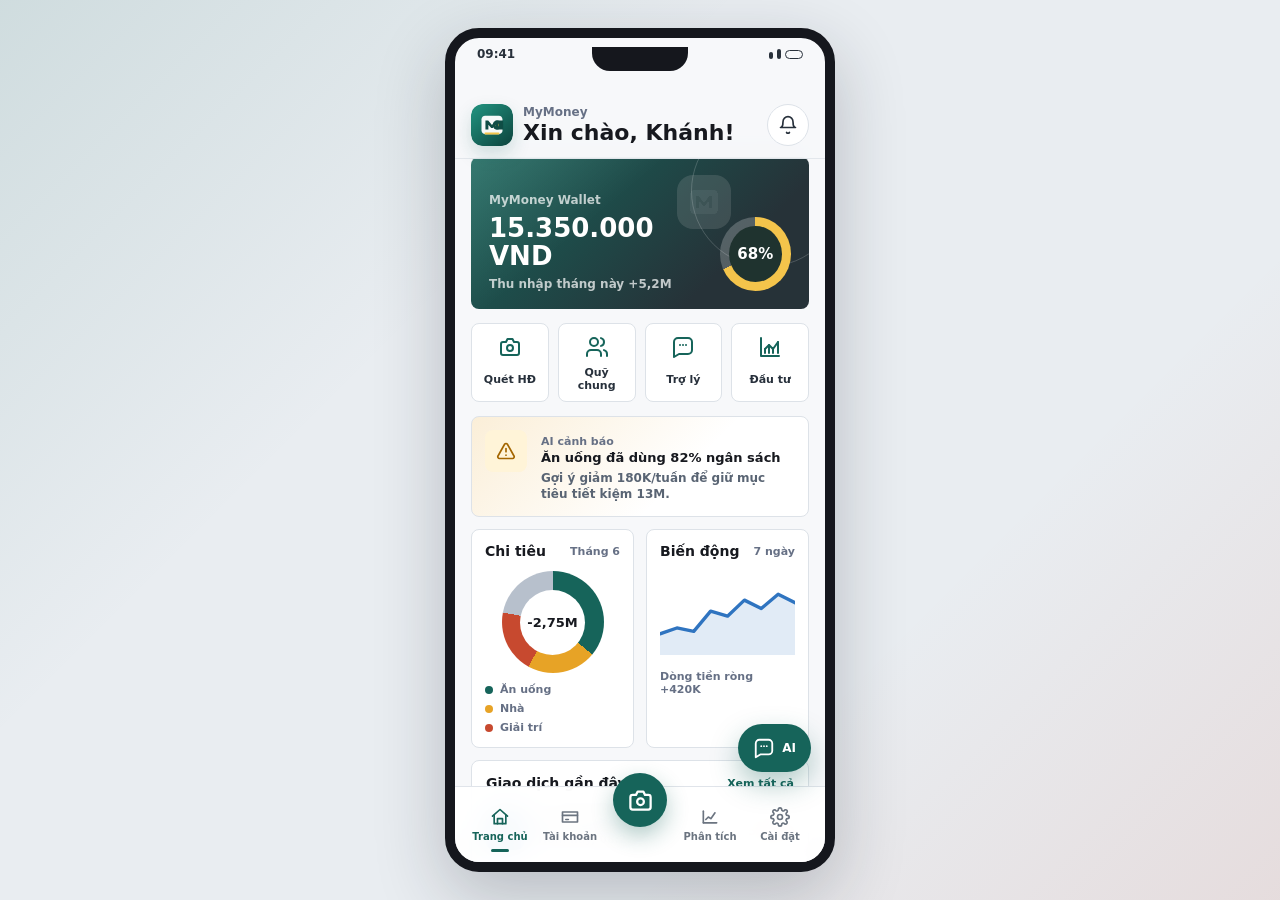
==== commit 15edbf8a: "feat: add floating AI assistant widget" ====
--- a/public/index.html
+++ b/public/index.html
@@ -8,7 +8,7 @@
     <link rel="apple-touch-icon" href="assets/mymoney-app-icon.svg" />
     <link rel="manifest" href="manifest.webmanifest" />
     <meta name="theme-color" content="#16645a" />
-    <link rel="stylesheet" href="styles.css?v=20260702-camera-scan" />
+    <link rel="stylesheet" href="styles.css?v=20260702-chat-widget" />
   </head>
   <body>
     <main class="demo-stage" aria-label="Demo giao diện ứng dụng tài chính cá nhân">
@@ -69,7 +69,7 @@
                 </svg>
                 <span>Quỹ chung</span>
               </button>
-              <button type="button" class="quick-action" data-screen-link="assistant">
+              <button type="button" class="quick-action" data-chat-open>
                 <svg viewBox="0 0 24 24" aria-hidden="true">
                   <path d="M21 15a4 4 0 0 1-4 4H8l-5 3V7a4 4 0 0 1 4-4h10a4 4 0 0 1 4 4Z" />
                   <path d="M9 10h.01M12 10h.01M15 10h.01" />
@@ -460,6 +460,31 @@
                   <div><span>Rau củ & gia vị</span><b>53.000</b></div>
                   <div><span>VAT 8%</span><b>21.273</b></div>
                 </div>
+                <div class="receipt-form-grid" aria-label="Form hóa đơn đã nhận diện">
+                  <label>
+                    Nhà cung cấp
+                    <input id="receipt-merchant-input" type="text" value="Co.op Food Nguyễn Trãi" />
+                  </label>
+                  <label>
+                    Tổng tiền
+                    <input id="receipt-total-input" type="text" inputmode="numeric" value="287000" />
+                  </label>
+                  <label>
+                    VAT
+                    <input id="receipt-vat-input" type="text" inputmode="numeric" value="21273" />
+                  </label>
+                  <label>
+                    Danh mục
+                    <select id="receipt-category-input">
+                      <option>Ăn uống</option>
+                      <option>Nhà cửa</option>
+                      <option>Giải trí</option>
+                      <option>Di chuyển</option>
+                      <option>Thuế</option>
+                      <option>Khác</option>
+                    </select>
+                  </label>
+                </div>
                 <div class="field-row">
                   <label>
                     Tài khoản
@@ -471,7 +496,7 @@
                   </label>
                   <label>
                     Ghi chú
-                    <input type="text" value="Bữa trưa & thực phẩm" />
+                    <input id="receipt-note-input" type="text" value="Bữa trưa & thực phẩm" />
                   </label>
                 </div>
                 <div class="tax-check">
@@ -781,29 +806,236 @@
             </section>
           </section>
 
-          <section class="screen" data-screen="assistant" aria-labelledby="assistant-title">
+          <section class="screen" data-screen="settings" aria-labelledby="settings-title">
             <header class="app-header">
               <div>
-                <p class="eyebrow">MyMoney AI</p>
-                <h1 id="assistant-title">Trợ lý tài chính</h1>
-              </div>
-              <button class="icon-button" type="button" aria-label="Xóa hội thoại" data-chat-clear>
+                <p class="eyebrow">Tài khoản & Cài đặt</p>
+                <h1 id="settings-title">Cài đặt ứng dụng</h1>
+              </div>
+              <button class="icon-button" type="button" aria-label="Thông báo cài đặt">
                 <svg viewBox="0 0 24 24" aria-hidden="true">
-                  <path d="M3 6h18" />
-                  <path d="M8 6V4h8v2" />
-                  <path d="M6 6l1 15h10l1-15" />
-                  <path d="M10 11v6M14 11v6" />
+                  <path d="M18 8a6 6 0 0 0-12 0c0 7-3 7-3 7h18s-3 0-3-7" />
+                  <path d="M13.7 21a2 2 0 0 1-3.4 0" />
                 </svg>
               </button>
             </header>
 
-            <section class="assistant-hero" aria-label="Tổng quan trợ lý">
+            <article class="profile-card">
+              <div class="avatar" aria-hidden="true">NA</div>
               <div>
-                <span>Gemini</span>
+                <strong>Nguyễn Văn A</strong>
+                <small>a.nguyen@email.com</small>
+                <button type="button">Chỉnh sửa hồ sơ</button>
+              </div>
+            </article>
+
+            <section class="settings-list" aria-label="Cài đặt tài khoản">
+              <h2>Cài đặt Tài khoản</h2>
+              <button type="button">
+                <span>
+                  <svg viewBox="0 0 24 24" aria-hidden="true">
+                    <path d="M3 6h18v12H3z" />
+                    <path d="M3 10h18" />
+                  </svg>
+                  Liên kết thẻ Ngân hàng
+                </span>
+                <b>›</b>
+              </button>
+              <button type="button">
+                <span>
+                  <svg viewBox="0 0 24 24" aria-hidden="true">
+                    <path d="M12 22s8-4 8-10V5l-8-3-8 3v7c0 6 8 10 8 10Z" />
+                    <path d="m9 12 2 2 4-4" />
+                  </svg>
+                  Tài khoản ví điện tử
+                </span>
+                <b>›</b>
+              </button>
+              <button type="button">
+                <span>
+                  <svg viewBox="0 0 24 24" aria-hidden="true">
+                    <path d="M16 21v-2a4 4 0 0 0-4-4H6a4 4 0 0 0-4 4v2" />
+                    <circle cx="9" cy="7" r="4" />
+                    <path d="M22 21v-2a4 4 0 0 0-3-3.87" />
+                  </svg>
+                  Quỹ chung gia đình
+                </span>
+                <em>3 thành viên</em>
+              </button>
+              <button type="button">
+                <span>
+                  <svg viewBox="0 0 24 24" aria-hidden="true">
+                    <path d="M3 3v18h18" />
+                    <path d="m7 14 4-4 4 4 5-7" />
+                  </svg>
+                  Tài khoản đầu tư
+                </span>
+                <em>Đã liên kết</em>
+              </button>
+            </section>
+
+            <section class="settings-list" aria-label="Cài đặt ứng dụng">
+              <h2>Ứng dụng</h2>
+              <button type="button">
+                <span>
+                  <svg viewBox="0 0 24 24" aria-hidden="true">
+                    <path d="M12 3a6 6 0 0 0 9 9 9 9 0 1 1-9-9Z" />
+                  </svg>
+                  Ngôn ngữ
+                </span>
+                <em>Tiếng Việt</em>
+              </button>
+              <button type="button">
+                <span>
+                  <svg viewBox="0 0 24 24" aria-hidden="true">
+                    <path d="M4 4h16v16H4z" />
+                    <path d="M8 9h8M8 13h5" />
+                  </svg>
+                  Tiền tệ
+                </span>
+                <em>VND</em>
+              </button>
+              <button type="button">
+                <span>
+                  <svg viewBox="0 0 24 24" aria-hidden="true">
+                    <path d="M12 22a2 2 0 0 0 2-2h-4a2 2 0 0 0 2 2Z" />
+                    <path d="M18 16v-5a6 6 0 1 0-12 0v5l-2 2h16Z" />
+                  </svg>
+                  Thông báo
+                </span>
+                <label class="switch" aria-label="Bật thông báo">
+                  <input type="checkbox" checked />
+                  <span></span>
+                </label>
+              </button>
+              <button type="button">
+                <span>
+                  <svg viewBox="0 0 24 24" aria-hidden="true">
+                    <path d="M12 3v18M5 12h14" />
+                    <path d="M7 7a5 5 0 0 0 10 10" />
+                  </svg>
+                  Bảo mật & Mã PIN
+                </span>
+                <em>Đã bật</em>
+              </button>
+              <button type="button">
+                <span>
+                  <svg viewBox="0 0 24 24" aria-hidden="true">
+                    <path d="M12 2v2M12 20v2M4.9 4.9l1.4 1.4M17.7 17.7l1.4 1.4M2 12h2M20 12h2M4.9 19.1l1.4-1.4M17.7 6.3l1.4-1.4" />
+                    <circle cx="12" cy="12" r="4" />
+                  </svg>
+                  Giao diện
+                </span>
+                <em>Sáng/Tối</em>
+              </button>
+            </section>
+
+            <section class="settings-list" aria-label="Tự động hóa">
+              <h2>Tự động hóa</h2>
+              <button type="button" data-chat-open>
+                <span>
+                  <svg viewBox="0 0 24 24" aria-hidden="true">
+                    <path d="M21 15a4 4 0 0 1-4 4H8l-5 3V7a4 4 0 0 1 4-4h10a4 4 0 0 1 4 4Z" />
+                    <path d="M9 10h.01M12 10h.01M15 10h.01" />
+                  </svg>
+                  Trợ lý AI
+                </span>
+                <em>Gemini</em>
+              </button>
+              <button type="button">
+                <span>
+                  <svg viewBox="0 0 24 24" aria-hidden="true">
+                    <path d="M14.5 4h-5L8 7H5a2 2 0 0 0-2 2v9a2 2 0 0 0 2 2h14a2 2 0 0 0 2-2V9a2 2 0 0 0-2-2h-3Z" />
+                    <circle cx="12" cy="13" r="3" />
+                  </svg>
+                  Nhận diện hóa đơn
+                </span>
+                <em>OCR + VAT</em>
+              </button>
+              <button type="button">
+                <span>
+                  <svg viewBox="0 0 24 24" aria-hidden="true">
+                    <path d="M18 8a6 6 0 0 0-12 0c0 7-3 7-3 7h18s-3 0-3-7" />
+                    <path d="M13.7 21a2 2 0 0 1-3.4 0" />
+                  </svg>
+                  Cảnh báo ngân sách
+                </span>
+                <label class="switch" aria-label="Bật cảnh báo ngân sách">
+                  <input type="checkbox" checked />
+                  <span></span>
+                </label>
+              </button>
+              <button type="button">
+                <span>
+                  <svg viewBox="0 0 24 24" aria-hidden="true">
+                    <path d="M21 12a9 9 0 0 1-15.3 6.3L3 15" />
+                    <path d="M3 21v-6h6" />
+                    <path d="M3 12a9 9 0 0 1 15.3-6.3L21 9" />
+                    <path d="M21 3v6h-6" />
+                  </svg>
+                  Đồng bộ nhiều thiết bị
+                </span>
+                <em>2 thiết bị</em>
+              </button>
+            </section>
+
+            <section class="settings-list" aria-label="Hỗ trợ">
+              <h2>Hỗ trợ</h2>
+              <button type="button">
+                <span>
+                  <svg viewBox="0 0 24 24" aria-hidden="true">
+                    <path d="M21 15a4 4 0 0 1-4 4H8l-5 3V7a4 4 0 0 1 4-4h10a4 4 0 0 1 4 4Z" />
+                  </svg>
+                  Trung tâm hỗ trợ
+                </span>
+                <b>›</b>
+              </button>
+              <button type="button">
+                <span>
+                  <svg viewBox="0 0 24 24" aria-hidden="true">
+                    <path d="M12 2a10 10 0 1 0 10 10" />
+                    <path d="M12 6v6l4 2" />
+                  </svg>
+                  Lịch sử đồng bộ
+                </span>
+                <b>›</b>
+              </button>
+            </section>
+          </section>
+        </div>
+
+        <section class="chat-widget" data-chat-widget aria-label="Trợ lý AI MyMoney">
+          <button class="chat-fab" type="button" data-chat-toggle aria-label="Mở trợ lý AI">
+            <svg viewBox="0 0 24 24" aria-hidden="true">
+              <path d="M21 15a4 4 0 0 1-4 4H8l-5 3V7a4 4 0 0 1 4-4h10a4 4 0 0 1 4 4Z" />
+              <path d="M9 10h.01M12 10h.01M15 10h.01" />
+            </svg>
+            <span>AI</span>
+          </button>
+
+          <article class="chat-panel" data-chat-panel aria-hidden="true">
+            <header class="chat-panel-head">
+              <div>
+                <span>MyMoney AI</span>
                 <strong id="chat-provider">Sẵn sàng</strong>
               </div>
-              <b>AI</b>
-            </section>
+              <div class="chat-panel-actions">
+                <button type="button" aria-label="Xóa hội thoại" data-chat-clear>
+                  <svg viewBox="0 0 24 24" aria-hidden="true">
+                    <path d="M3 6h18" />
+                    <path d="M8 6V4h8v2" />
+                    <path d="M6 6l1 15h10l1-15" />
+                    <path d="M10 11v6M14 11v6" />
+                  </svg>
+                </button>
+                <button type="button" aria-label="Đóng trợ lý AI" data-chat-close>
+                  <svg viewBox="0 0 24 24" aria-hidden="true">
+                    <path d="M18 6 6 18" />
+                    <path d="m6 6 12 12" />
+                  </svg>
+                </button>
+              </div>
+            </header>
 
             <section class="chat-thread" id="chat-thread" aria-live="polite">
               <article class="chat-message assistant-message">
@@ -816,13 +1048,13 @@
             </section>
 
             <section class="chat-prompts" aria-label="Câu hỏi nhanh">
-              <button type="button" data-chat-prompt="Tôi nên giảm khoản chi nào trong tuần này?">Giảm chi tiêu</button>
-              <button type="button" data-chat-prompt="Hóa đơn nào cần lưu cho báo cáo thuế?">Hồ sơ thuế</button>
+              <button type="button" data-chat-prompt="Tôi nên giảm khoản chi nào trong tuần này?">Giảm chi</button>
+              <button type="button" data-chat-prompt="Hóa đơn nào cần lưu cho báo cáo thuế?">Thuế</button>
               <button type="button" data-chat-prompt="Danh mục đầu tư hiện tại có cần tái cân bằng không?">Đầu tư</button>
             </section>
 
             <form class="chat-compose" data-chat-form>
-              <input id="chat-input" type="text" autocomplete="off" maxlength="240" placeholder="Hỏi về dòng tiền, hóa đơn, ngân sách" />
+              <input id="chat-input" type="text" autocomplete="off" maxlength="240" placeholder="Hỏi MyMoney AI" />
               <button type="submit" aria-label="Gửi câu hỏi">
                 <svg viewBox="0 0 24 24" aria-hidden="true">
                   <path d="m22 2-7 20-4-9-9-4Z" />
@@ -830,205 +1062,8 @@
                 </svg>
               </button>
             </form>
-          </section>
-
-          <section class="screen" data-screen="settings" aria-labelledby="settings-title">
-            <header class="app-header">
-              <div>
-                <p class="eyebrow">Tài khoản & Cài đặt</p>
-                <h1 id="settings-title">Cài đặt ứng dụng</h1>
-              </div>
-              <button class="icon-button" type="button" aria-label="Thông báo cài đặt">
-                <svg viewBox="0 0 24 24" aria-hidden="true">
-                  <path d="M18 8a6 6 0 0 0-12 0c0 7-3 7-3 7h18s-3 0-3-7" />
-                  <path d="M13.7 21a2 2 0 0 1-3.4 0" />
-                </svg>
-              </button>
-            </header>
-
-            <article class="profile-card">
-              <div class="avatar" aria-hidden="true">NA</div>
-              <div>
-                <strong>Nguyễn Văn A</strong>
-                <small>a.nguyen@email.com</small>
-                <button type="button">Chỉnh sửa hồ sơ</button>
-              </div>
-            </article>
-
-            <section class="settings-list" aria-label="Cài đặt tài khoản">
-              <h2>Cài đặt Tài khoản</h2>
-              <button type="button">
-                <span>
-                  <svg viewBox="0 0 24 24" aria-hidden="true">
-                    <path d="M3 6h18v12H3z" />
-                    <path d="M3 10h18" />
-                  </svg>
-                  Liên kết thẻ Ngân hàng
-                </span>
-                <b>›</b>
-              </button>
-              <button type="button">
-                <span>
-                  <svg viewBox="0 0 24 24" aria-hidden="true">
-                    <path d="M12 22s8-4 8-10V5l-8-3-8 3v7c0 6 8 10 8 10Z" />
-                    <path d="m9 12 2 2 4-4" />
-                  </svg>
-                  Tài khoản ví điện tử
-                </span>
-                <b>›</b>
-              </button>
-              <button type="button">
-                <span>
-                  <svg viewBox="0 0 24 24" aria-hidden="true">
-                    <path d="M16 21v-2a4 4 0 0 0-4-4H6a4 4 0 0 0-4 4v2" />
-                    <circle cx="9" cy="7" r="4" />
-                    <path d="M22 21v-2a4 4 0 0 0-3-3.87" />
-                  </svg>
-                  Quỹ chung gia đình
-                </span>
-                <em>3 thành viên</em>
-              </button>
-              <button type="button">
-                <span>
-                  <svg viewBox="0 0 24 24" aria-hidden="true">
-                    <path d="M3 3v18h18" />
-                    <path d="m7 14 4-4 4 4 5-7" />
-                  </svg>
-                  Tài khoản đầu tư
-                </span>
-                <em>Đã liên kết</em>
-              </button>
-            </section>
-
-            <section class="settings-list" aria-label="Cài đặt ứng dụng">
-              <h2>Ứng dụng</h2>
-              <button type="button">
-                <span>
-                  <svg viewBox="0 0 24 24" aria-hidden="true">
-                    <path d="M12 3a6 6 0 0 0 9 9 9 9 0 1 1-9-9Z" />
-                  </svg>
-                  Ngôn ngữ
-                </span>
-                <em>Tiếng Việt</em>
-              </button>
-              <button type="button">
-                <span>
-                  <svg viewBox="0 0 24 24" aria-hidden="true">
-                    <path d="M4 4h16v16H4z" />
-                    <path d="M8 9h8M8 13h5" />
-                  </svg>
-                  Tiền tệ
-                </span>
-                <em>VND</em>
-              </button>
-              <button type="button">
-                <span>
-                  <svg viewBox="0 0 24 24" aria-hidden="true">
-                    <path d="M12 22a2 2 0 0 0 2-2h-4a2 2 0 0 0 2 2Z" />
-                    <path d="M18 16v-5a6 6 0 1 0-12 0v5l-2 2h16Z" />
-                  </svg>
-                  Thông báo
-                </span>
-                <label class="switch" aria-label="Bật thông báo">
-                  <input type="checkbox" checked />
-                  <span></span>
-                </label>
-              </button>
-              <button type="button">
-                <span>
-                  <svg viewBox="0 0 24 24" aria-hidden="true">
-                    <path d="M12 3v18M5 12h14" />
-                    <path d="M7 7a5 5 0 0 0 10 10" />
-                  </svg>
-                  Bảo mật & Mã PIN
-                </span>
-                <em>Đã bật</em>
-              </button>
-              <button type="button">
-                <span>
-                  <svg viewBox="0 0 24 24" aria-hidden="true">
-                    <path d="M12 2v2M12 20v2M4.9 4.9l1.4 1.4M17.7 17.7l1.4 1.4M2 12h2M20 12h2M4.9 19.1l1.4-1.4M17.7 6.3l1.4-1.4" />
-                    <circle cx="12" cy="12" r="4" />
-                  </svg>
-                  Giao diện
-                </span>
-                <em>Sáng/Tối</em>
-              </button>
-            </section>
-
-            <section class="settings-list" aria-label="Tự động hóa">
-              <h2>Tự động hóa</h2>
-              <button type="button" data-screen-link="assistant">
-                <span>
-                  <svg viewBox="0 0 24 24" aria-hidden="true">
-                    <path d="M21 15a4 4 0 0 1-4 4H8l-5 3V7a4 4 0 0 1 4-4h10a4 4 0 0 1 4 4Z" />
-                    <path d="M9 10h.01M12 10h.01M15 10h.01" />
-                  </svg>
-                  Trợ lý AI
-                </span>
-                <em>Gemini</em>
-              </button>
-              <button type="button">
-                <span>
-                  <svg viewBox="0 0 24 24" aria-hidden="true">
-                    <path d="M14.5 4h-5L8 7H5a2 2 0 0 0-2 2v9a2 2 0 0 0 2 2h14a2 2 0 0 0 2-2V9a2 2 0 0 0-2-2h-3Z" />
-                    <circle cx="12" cy="13" r="3" />
-                  </svg>
-                  Nhận diện hóa đơn
-                </span>
-                <em>OCR + VAT</em>
-              </button>
-              <button type="button">
-                <span>
-                  <svg viewBox="0 0 24 24" aria-hidden="true">
-                    <path d="M18 8a6 6 0 0 0-12 0c0 7-3 7-3 7h18s-3 0-3-7" />
-                    <path d="M13.7 21a2 2 0 0 1-3.4 0" />
-                  </svg>
-                  Cảnh báo ngân sách
-                </span>
-                <label class="switch" aria-label="Bật cảnh báo ngân sách">
-                  <input type="checkbox" checked />
-                  <span></span>
-                </label>
-              </button>
-              <button type="button">
-                <span>
-                  <svg viewBox="0 0 24 24" aria-hidden="true">
-                    <path d="M21 12a9 9 0 0 1-15.3 6.3L3 15" />
-                    <path d="M3 21v-6h6" />
-                    <path d="M3 12a9 9 0 0 1 15.3-6.3L21 9" />
-                    <path d="M21 3v6h-6" />
-                  </svg>
-                  Đồng bộ nhiều thiết bị
-                </span>
-                <em>2 thiết bị</em>
-              </button>
-            </section>
-
-            <section class="settings-list" aria-label="Hỗ trợ">
-              <h2>Hỗ trợ</h2>
-              <button type="button">
-                <span>
-                  <svg viewBox="0 0 24 24" aria-hidden="true">
-                    <path d="M21 15a4 4 0 0 1-4 4H8l-5 3V7a4 4 0 0 1 4-4h10a4 4 0 0 1 4 4Z" />
-                  </svg>
-                  Trung tâm hỗ trợ
-                </span>
-                <b>›</b>
-              </button>
-              <button type="button">
-                <span>
-                  <svg viewBox="0 0 24 24" aria-hidden="true">
-                    <path d="M12 2a10 10 0 1 0 10 10" />
-                    <path d="M12 6v6l4 2" />
-                  </svg>
-                  Lịch sử đồng bộ
-                </span>
-                <b>›</b>
-              </button>
-            </section>
-          </section>
-        </div>
+          </article>
+        </section>
 
         <nav class="bottom-nav" aria-label="Điều hướng chính">
           <button class="is-active" type="button" data-nav="home">
@@ -1072,6 +1107,6 @@
       </section>
     </main>
 
-    <script src="app.js?v=20260702-fastapi-vercel"></script>
+    <script src="app.js?v=20260702-chat-widget"></script>
   </body>
 </html>
--- a/public/styles.css
+++ b/public/styles.css
@@ -1220,11 +1220,21 @@
   font-weight: 760;
 }
 
+.receipt-form-grid {
+  display: grid;
+  grid-template-columns: repeat(2, minmax(0, 1fr));
+  gap: 10px;
+  padding: 11px;
+  border-radius: 8px;
+  background: #f6f8fa;
+}
+
 .field-row {
   display: grid;
   gap: 10px;
 }
 
+.receipt-form-grid label,
 .field-row label {
   display: grid;
   gap: 6px;
@@ -1233,6 +1243,8 @@
   font-weight: 780;
 }
 
+.receipt-form-grid input,
+.receipt-form-grid select,
 .field-row input,
 .field-row select {
   min-height: 42px;
@@ -1576,6 +1588,99 @@
   padding: 14px;
 }
 
+.chat-widget {
+  position: absolute;
+  z-index: 8;
+  right: 14px;
+  bottom: calc(var(--nav-height) + 14px);
+}
+
+.chat-fab {
+  display: grid;
+  grid-template-columns: 22px auto;
+  align-items: center;
+  gap: 7px;
+  min-height: 48px;
+  padding: 0 14px;
+  border: 1px solid rgba(22, 100, 90, 0.28);
+  border-radius: 999px;
+  background: var(--brand);
+  color: #fff;
+  box-shadow: 0 12px 28px rgba(22, 100, 90, 0.34);
+  font-size: 12px;
+  font-weight: 900;
+}
+
+.chat-fab svg {
+  width: 22px;
+  height: 22px;
+}
+
+.chat-panel {
+  display: none;
+  width: min(334px, calc(100vw - 48px));
+  max-height: min(540px, calc(100svh - 150px));
+  overflow: hidden;
+  border: 1px solid rgba(22, 100, 90, 0.2);
+  border-radius: 12px;
+  background: var(--panel);
+  box-shadow: 0 24px 60px rgba(24, 31, 43, 0.28);
+}
+
+.chat-widget.is-open {
+  left: 14px;
+  right: 14px;
+}
+
+.chat-widget.is-open .chat-fab {
+  display: none;
+}
+
+.chat-widget.is-open .chat-panel {
+  display: grid;
+  gap: 9px;
+  margin-left: auto;
+  padding: 10px;
+}
+
+.chat-panel-head {
+  display: flex;
+  align-items: center;
+  justify-content: space-between;
+  gap: 10px;
+  min-height: 42px;
+}
+
+.chat-panel-head span {
+  color: var(--muted);
+  font-size: 11px;
+  font-weight: 800;
+}
+
+.chat-panel-head strong {
+  display: block;
+  margin-top: 2px;
+  color: var(--brand-dark);
+  font-size: 13px;
+  line-height: 1.2;
+}
+
+.chat-panel-actions {
+  display: flex;
+  gap: 6px;
+}
+
+.chat-panel-actions button {
+  display: grid;
+  place-items: center;
+  width: 34px;
+  height: 34px;
+  border: 1px solid var(--line);
+  border-radius: 8px;
+  background: var(--panel-soft);
+  color: #33404c;
+}
+
 .assistant-hero {
   display: flex;
   align-items: center;
@@ -1618,11 +1723,11 @@
 .chat-thread {
   display: grid;
   align-content: start;
-  gap: 12px;
-  min-height: 338px;
-  max-height: 430px;
+  gap: 10px;
+  min-height: 220px;
+  max-height: 268px;
   overflow-y: auto;
-  padding: 13px;
+  padding: 10px;
   scrollbar-width: none;
 }
 
@@ -1651,7 +1756,7 @@
 
 .chat-message div {
   min-width: 0;
-  padding: 10px 11px;
+  padding: 9px 10px;
   border-radius: 8px;
   background: var(--panel-soft);
 }
@@ -1701,7 +1806,7 @@
 .chat-prompts {
   display: flex;
   gap: 8px;
-  margin: 12px 0;
+  margin: 0;
   overflow-x: auto;
   scrollbar-width: none;
 }
@@ -1712,8 +1817,8 @@
 
 .chat-prompts button {
   flex: 0 0 auto;
-  min-height: 36px;
-  padding: 0 12px;
+  min-height: 34px;
+  padding: 0 11px;
   border: 1px solid rgba(22, 100, 90, 0.22);
   border-radius: var(--radius);
   background: #eaf4f1;
@@ -1723,9 +1828,6 @@
 }
 
 .chat-compose {
-  position: sticky;
-  bottom: calc(var(--nav-height) + 8px);
-  z-index: 2;
   display: grid;
   grid-template-columns: minmax(0, 1fr) 44px;
   gap: 8px;
@@ -2566,6 +2668,7 @@
   .insight-grid,
   .tax-summary,
   .ocr-grid,
+  .receipt-form-grid,
   .category-layout,
   .receipt-report-grid {
     grid-template-columns: 1fr;
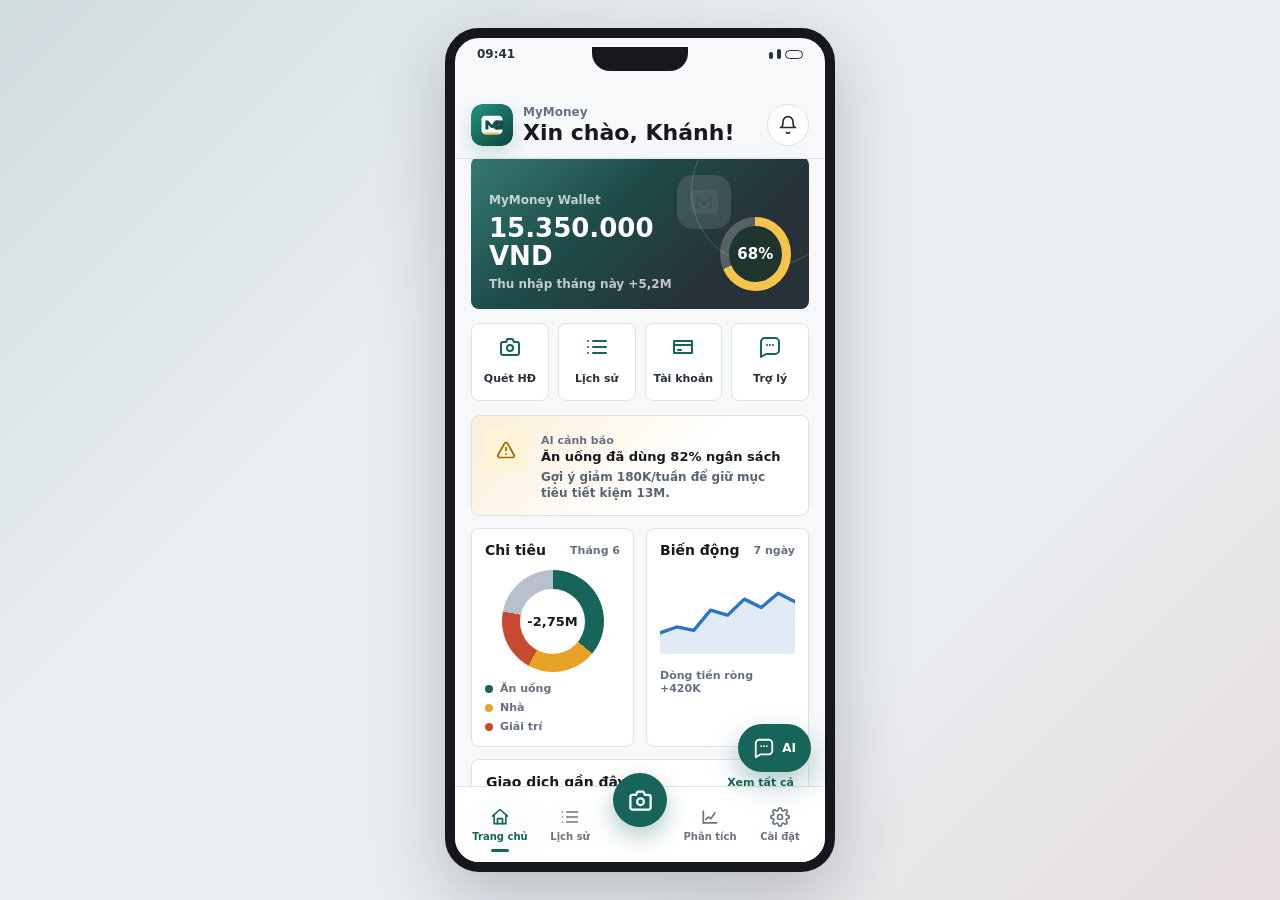
==== commit 95c41ce0: "s" ====
--- a/public/index.html
+++ b/public/index.html
@@ -8,7 +8,7 @@
     <link rel="apple-touch-icon" href="assets/mymoney-app-icon.svg" />
     <link rel="manifest" href="manifest.webmanifest" />
     <meta name="theme-color" content="#16645a" />
-    <link rel="stylesheet" href="styles.css?v=20260702-chat-widget" />
+    <link rel="stylesheet" href="styles.css?v=20260702-ux-history" />
   </head>
   <body>
     <main class="demo-stage" aria-label="Demo giao diện ứng dụng tài chính cá nhân">
@@ -53,21 +53,31 @@
             </article>
 
             <section class="quick-row" aria-label="Hành động nhanh">
-              <button type="button" class="quick-action" data-screen-link="add">
+              <button type="button" class="quick-action" data-instant-scan>
                 <svg viewBox="0 0 24 24" aria-hidden="true">
                   <path d="M14.5 4h-5L8 7H5a2 2 0 0 0-2 2v9a2 2 0 0 0 2 2h14a2 2 0 0 0 2-2V9a2 2 0 0 0-2-2h-3Z" />
                   <circle cx="12" cy="13" r="3" />
                 </svg>
                 <span>Quét HĐ</span>
               </button>
+              <button type="button" class="quick-action" data-screen-link="history">
+                <svg viewBox="0 0 24 24" aria-hidden="true">
+                  <path d="M8 6h13" />
+                  <path d="M8 12h13" />
+                  <path d="M8 18h13" />
+                  <path d="M3 6h.01" />
+                  <path d="M3 12h.01" />
+                  <path d="M3 18h.01" />
+                </svg>
+                <span>Lịch sử</span>
+              </button>
               <button type="button" class="quick-action" data-screen-link="accounts">
                 <svg viewBox="0 0 24 24" aria-hidden="true">
-                  <path d="M16 21v-2a4 4 0 0 0-4-4H6a4 4 0 0 0-4 4v2" />
-                  <circle cx="9" cy="7" r="4" />
-                  <path d="M22 21v-2a4 4 0 0 0-3-3.87" />
-                  <path d="M16 3.13a4 4 0 0 1 0 7.75" />
-                </svg>
-                <span>Quỹ chung</span>
+                  <path d="M3 6h18v12H3z" />
+                  <path d="M3 10h18" />
+                  <path d="M7 15h3" />
+                </svg>
+                <span>Tài khoản</span>
               </button>
               <button type="button" class="quick-action" data-chat-open>
                 <svg viewBox="0 0 24 24" aria-hidden="true">
@@ -75,14 +85,6 @@
                   <path d="M9 10h.01M12 10h.01M15 10h.01" />
                 </svg>
                 <span>Trợ lý</span>
-              </button>
-              <button type="button" class="quick-action" data-screen-link="analytics">
-                <svg viewBox="0 0 24 24" aria-hidden="true">
-                  <path d="M3 3v18h18" />
-                  <path d="m7 14 4-4 4 4 5-7" />
-                  <path d="M7 18v-4M11 18v-8M15 18v-4M20 18V7" />
-                </svg>
-                <span>Đầu tư</span>
               </button>
             </section>
 
@@ -135,7 +137,7 @@
             <section class="transaction-section">
               <div class="section-title">
                 <h2>Giao dịch gần đây</h2>
-                <button type="button" data-screen-link="analytics">Xem tất cả</button>
+                <button type="button" data-screen-link="history">Xem tất cả</button>
               </div>
               <ul class="transaction-list">
                 <li>
@@ -378,13 +380,179 @@
             </section>
           </section>
 
+          <section class="screen" data-screen="history" aria-labelledby="history-title">
+            <header class="app-header">
+              <div>
+                <p class="eyebrow">Lịch sử</p>
+                <h1 id="history-title">Chi tiêu & giao dịch</h1>
+              </div>
+              <button class="icon-button" type="button" aria-label="Quét hóa đơn mới" data-instant-scan>
+                <svg viewBox="0 0 24 24" aria-hidden="true">
+                  <path d="M14.5 4h-5L8 7H5a2 2 0 0 0-2 2v9a2 2 0 0 0 2 2h14a2 2 0 0 0 2-2V9a2 2 0 0 0-2-2h-3Z" />
+                  <circle cx="12" cy="13" r="3" />
+                </svg>
+              </button>
+            </header>
+
+            <section class="history-summary" aria-label="Tổng quan lịch sử giao dịch">
+              <article>
+                <span>Đã chi</span>
+                <strong>2.750.000</strong>
+                <small>Tháng này</small>
+              </article>
+              <article>
+                <span>Đã thu</span>
+                <strong class="positive">15.350.000</strong>
+                <small>4 nguồn</small>
+              </article>
+              <article>
+                <span>Hóa đơn</span>
+                <strong>18</strong>
+                <small>12 đã quét</small>
+              </article>
+            </section>
+
+            <section class="history-tools" aria-label="Tìm kiếm và lọc giao dịch">
+              <label class="history-search">
+                <svg viewBox="0 0 24 24" aria-hidden="true">
+                  <circle cx="11" cy="11" r="7" />
+                  <path d="m21 21-4.3-4.3" />
+                </svg>
+                <input type="search" placeholder="Tìm giao dịch, hóa đơn..." />
+              </label>
+              <div class="history-filter-strip" aria-label="Bộ lọc nhanh">
+                <button class="is-selected" type="button">Tất cả</button>
+                <button type="button">Chi tiêu</button>
+                <button type="button">Thu nhập</button>
+                <button type="button">Hóa đơn</button>
+              </div>
+            </section>
+
+            <section class="history-group" aria-label="Giao dịch hôm nay">
+              <div class="section-title">
+                <h2>Hôm nay</h2>
+                <span>-337.000 VND</span>
+              </div>
+              <ul class="transaction-list history-list">
+                <li>
+                  <span class="tx-icon tx-blue">
+                    <svg viewBox="0 0 24 24" aria-hidden="true">
+                      <path d="M14.5 4h-5L8 7H5a2 2 0 0 0-2 2v9a2 2 0 0 0 2 2h14a2 2 0 0 0 2-2V9a2 2 0 0 0-2-2h-3Z" />
+                      <circle cx="12" cy="13" r="3" />
+                    </svg>
+                  </span>
+                  <div>
+                    <strong>Co.op Food Nguyễn Trãi</strong>
+                    <small>12:42 · Hóa đơn đã quét · Bank A</small>
+                  </div>
+                  <b>-287.000</b>
+                </li>
+                <li>
+                  <span class="tx-icon tx-orange">
+                    <svg viewBox="0 0 24 24" aria-hidden="true">
+                      <path d="M4 10h16M7 10V7a5 5 0 0 1 10 0v3M6 10l1 10h10l1-10" />
+                    </svg>
+                  </span>
+                  <div>
+                    <strong>Cà phê Highland</strong>
+                    <small>08:20 · Ăn uống · MoMo</small>
+                  </div>
+                  <b>-50.000</b>
+                </li>
+              </ul>
+            </section>
+
+            <section class="history-group" aria-label="Giao dịch hôm qua">
+              <div class="section-title">
+                <h2>Hôm qua</h2>
+                <span>+12.200.000 VND</span>
+              </div>
+              <ul class="transaction-list history-list">
+                <li>
+                  <span class="tx-icon tx-green">
+                    <svg viewBox="0 0 24 24" aria-hidden="true">
+                      <path d="M12 2v20M17 5H9.5a3.5 3.5 0 0 0 0 7H14a3.5 3.5 0 0 1 0 7H6" />
+                    </svg>
+                  </span>
+                  <div>
+                    <strong>Lương công ty</strong>
+                    <small>17:40 · Thu nhập · Bank B</small>
+                  </div>
+                  <b class="positive">+12.500.000</b>
+                </li>
+                <li>
+                  <span class="tx-icon tx-violet">
+                    <svg viewBox="0 0 24 24" aria-hidden="true">
+                      <path d="M3 11 12 3l9 8" />
+                      <path d="M5 10v10h14V10" />
+                    </svg>
+                  </span>
+                  <div>
+                    <strong>Điện nước căn hộ</strong>
+                    <small>07:35 · Định kỳ · Quỹ chung</small>
+                  </div>
+                  <b>-300.000</b>
+                </li>
+              </ul>
+            </section>
+
+            <section class="history-group" aria-label="Giao dịch ngày 16 tháng 6">
+              <div class="section-title">
+                <h2>16/06/2026</h2>
+                <span>-425.000 VND</span>
+              </div>
+              <ul class="transaction-list history-list">
+                <li>
+                  <span class="tx-icon tx-orange">
+                    <svg viewBox="0 0 24 24" aria-hidden="true">
+                      <path d="M4 7h16l-2 12H6L4 7Z" />
+                      <path d="M9 7a3 3 0 0 1 6 0" />
+                    </svg>
+                  </span>
+                  <div>
+                    <strong>Mua sắm Shopee</strong>
+                    <small>21:15 · Mua sắm · Thẻ Visa</small>
+                  </div>
+                  <b>-150.000</b>
+                </li>
+                <li>
+                  <span class="tx-icon tx-blue">
+                    <svg viewBox="0 0 24 24" aria-hidden="true">
+                      <path d="M7 8h10M7 12h10M7 16h6" />
+                      <path d="M5 3h14v18l-3-2-3 2-3-2-3 2-2-1.3Z" />
+                    </svg>
+                  </span>
+                  <div>
+                    <strong>GrabBike</strong>
+                    <small>18:05 · Di chuyển · MoMo</small>
+                  </div>
+                  <b>-75.000</b>
+                </li>
+                <li>
+                  <span class="tx-icon tx-green">
+                    <svg viewBox="0 0 24 24" aria-hidden="true">
+                      <path d="M4 19V5" />
+                      <path d="M4 19h16" />
+                      <path d="m7 15 3-3 3 2 5-7" />
+                    </svg>
+                  </span>
+                  <div>
+                    <strong>Mua chứng chỉ quỹ</strong>
+                    <small>09:10 · Đầu tư · Bank A</small>
+                  </div>
+                  <b>-200.000</b>
+                </li>
+              </ul>
+            </section>
+          </section>
+
           <section class="screen" data-screen="add" aria-labelledby="add-title">
             <header class="app-header">
               <div>
                 <p class="eyebrow">Quét hóa đơn</p>
                 <h1 id="add-title">Ghi nhận chi tiêu</h1>
               </div>
-              <button class="icon-button" type="button" aria-label="Mở camera" data-camera-toggle>
+              <button class="icon-button" type="button" aria-label="Mở camera và quét hóa đơn" data-instant-scan>
                 <svg viewBox="0 0 24 24" aria-hidden="true">
                   <path d="M14.5 4h-5L8 7H5a2 2 0 0 0-2 2v9a2 2 0 0 0 2 2h14a2 2 0 0 0 2-2V9a2 2 0 0 0-2-2h-3Z" />
                   <circle cx="12" cy="13" r="3" />
@@ -392,8 +560,8 @@
               </button>
             </header>
 
-            <div class="capture-tabs" role="tablist" aria-label="Cách ghi nhận giao dịch">
-              <button class="is-selected" type="button" data-capture-tab="scan">Quét HĐ</button>
+            <div class="capture-tabs scan-mode-strip" role="tablist" aria-label="Cách ghi nhận giao dịch">
+              <button class="scan-mode-main is-selected" type="button" data-capture-tab="scan">Quét hóa đơn</button>
               <button type="button" data-capture-tab="manual">Nhập nhanh</button>
               <button type="button" data-capture-tab="recurring">Định kỳ</button>
             </div>
@@ -424,22 +592,22 @@
                   </article>
                 </div>
                 <div class="scan-actions">
+                  <button class="scan-button primary" type="button" data-scan-action>
+                    <svg viewBox="0 0 24 24" aria-hidden="true">
+                      <path d="M23 19a2 2 0 0 1-2 2H3a2 2 0 0 1-2-2V8a2 2 0 0 1 2-2h4l2-3h6l2 3h4a2 2 0 0 1 2 2Z" />
+                      <circle cx="12" cy="13" r="4" />
+                    </svg>
+                    Mở camera &amp; quét
+                  </button>
                   <label class="scan-button secondary">
                     <svg viewBox="0 0 24 24" aria-hidden="true">
                       <path d="M21 15v4a2 2 0 0 1-2 2H5a2 2 0 0 1-2-2v-4" />
                       <path d="M17 8 12 3 7 8" />
                       <path d="M12 3v12" />
                     </svg>
-                    Tải ảnh
+                    Ảnh có sẵn
                     <input id="receipt-upload" class="visually-hidden" type="file" accept="image/*" capture="environment" />
                   </label>
-                  <button class="scan-button primary" type="button" data-scan-action>
-                    <svg viewBox="0 0 24 24" aria-hidden="true">
-                      <path d="M23 19a2 2 0 0 1-2 2H3a2 2 0 0 1-2-2V8a2 2 0 0 1 2-2h4l2-3h6l2 3h4a2 2 0 0 1 2 2Z" />
-                      <circle cx="12" cy="13" r="4" />
-                    </svg>
-                    Chụp & đọc
-                  </button>
                 </div>
               </article>
 
@@ -1074,13 +1242,16 @@
             </svg>
             <span>Trang chủ</span>
           </button>
-          <button type="button" data-nav="accounts">
+          <button type="button" data-nav="history">
             <svg viewBox="0 0 24 24" aria-hidden="true">
-              <path d="M3 6h18v12H3z" />
-              <path d="M3 10h18" />
-              <path d="M7 15h3" />
+              <path d="M8 6h13" />
+              <path d="M8 12h13" />
+              <path d="M8 18h13" />
+              <path d="M3 6h.01" />
+              <path d="M3 12h.01" />
+              <path d="M3 18h.01" />
             </svg>
-            <span>Tài khoản</span>
+            <span>Lịch sử</span>
           </button>
           <button type="button" class="nav-add" data-nav="add" aria-label="Quét hóa đơn">
             <svg viewBox="0 0 24 24" aria-hidden="true">
@@ -1107,6 +1278,6 @@
       </section>
     </main>
 
-    <script src="app.js?v=20260702-chat-widget"></script>
+    <script src="app.js?v=20260702-ux-history"></script>
   </body>
 </html>
--- a/public/styles.css
+++ b/public/styles.css
@@ -374,6 +374,9 @@
 .receipt-report,
 .export-panel,
 .assistant-hero,
+.history-summary article,
+.history-tools,
+.history-group,
 .chat-thread,
 .chat-compose {
   border: 1px solid var(--line);
@@ -591,6 +594,111 @@
 
 .tx-orange {
   background: var(--accent);
+}
+
+.tx-violet {
+  background: var(--violet);
+}
+
+.history-summary {
+  display: grid;
+  grid-template-columns: repeat(3, minmax(0, 1fr));
+  gap: 10px;
+  margin-bottom: 12px;
+}
+
+.history-summary article {
+  display: grid;
+  gap: 5px;
+  min-height: 84px;
+  padding: 12px 10px;
+}
+
+.history-summary span,
+.history-summary small {
+  color: var(--muted);
+  font-size: 11px;
+  line-height: 1.25;
+  font-weight: 720;
+}
+
+.history-summary strong {
+  color: var(--accent);
+  font-size: 16px;
+  line-height: 1.15;
+}
+
+.history-summary strong.positive {
+  color: var(--brand);
+}
+
+.history-tools {
+  display: grid;
+  gap: 10px;
+  padding: 12px;
+  margin-bottom: 12px;
+}
+
+.history-search {
+  display: flex;
+  align-items: center;
+  gap: 9px;
+  min-height: 42px;
+  padding: 0 11px;
+  border: 1px solid var(--line);
+  border-radius: 8px;
+  background: #f8fafc;
+  color: var(--muted);
+}
+
+.history-search svg {
+  flex: 0 0 auto;
+  width: 18px;
+  height: 18px;
+}
+
+.history-search input {
+  width: 100%;
+  min-width: 0;
+  border: 0;
+  outline: 0;
+  background: transparent;
+  color: var(--ink);
+  font-size: 12px;
+  font-weight: 720;
+}
+
+.history-filter-strip {
+  display: grid;
+  grid-template-columns: repeat(4, minmax(0, 1fr));
+  gap: 6px;
+}
+
+.history-filter-strip button {
+  min-width: 0;
+  min-height: 34px;
+  border: 1px solid var(--line);
+  border-radius: 8px;
+  background: var(--panel);
+  color: var(--muted);
+  font-size: 11px;
+  font-weight: 780;
+}
+
+.history-filter-strip button.is-selected {
+  border-color: rgba(22, 100, 90, 0.24);
+  background: #eaf4f1;
+  color: var(--brand-dark);
+}
+
+.history-group {
+  padding: 14px;
+  margin-top: 12px;
+}
+
+.history-list li + li {
+  padding-top: 8px;
+  border-top: 1px solid var(--line);
 }
 
 .bank-rose {
@@ -922,6 +1030,21 @@
 
 .capture-tabs {
   margin-bottom: 12px;
+}
+
+.scan-mode-strip {
+  display: grid;
+  grid-template-columns: 1.35fr 0.9fr 0.9fr;
+}
+
+.scan-mode-strip button {
+  min-height: 42px;
+}
+
+.scan-mode-strip .scan-mode-main.is-selected {
+  background: var(--brand);
+  color: #fff;
+  box-shadow: 0 8px 18px rgba(22, 100, 90, 0.18);
 }
 
 .capture-panel {
@@ -1141,7 +1264,7 @@
 
 .scan-actions {
   display: grid;
-  grid-template-columns: repeat(2, minmax(0, 1fr));
+  grid-template-columns: 1.35fr 0.9fr;
   gap: 10px;
   margin-top: 12px;
 }
